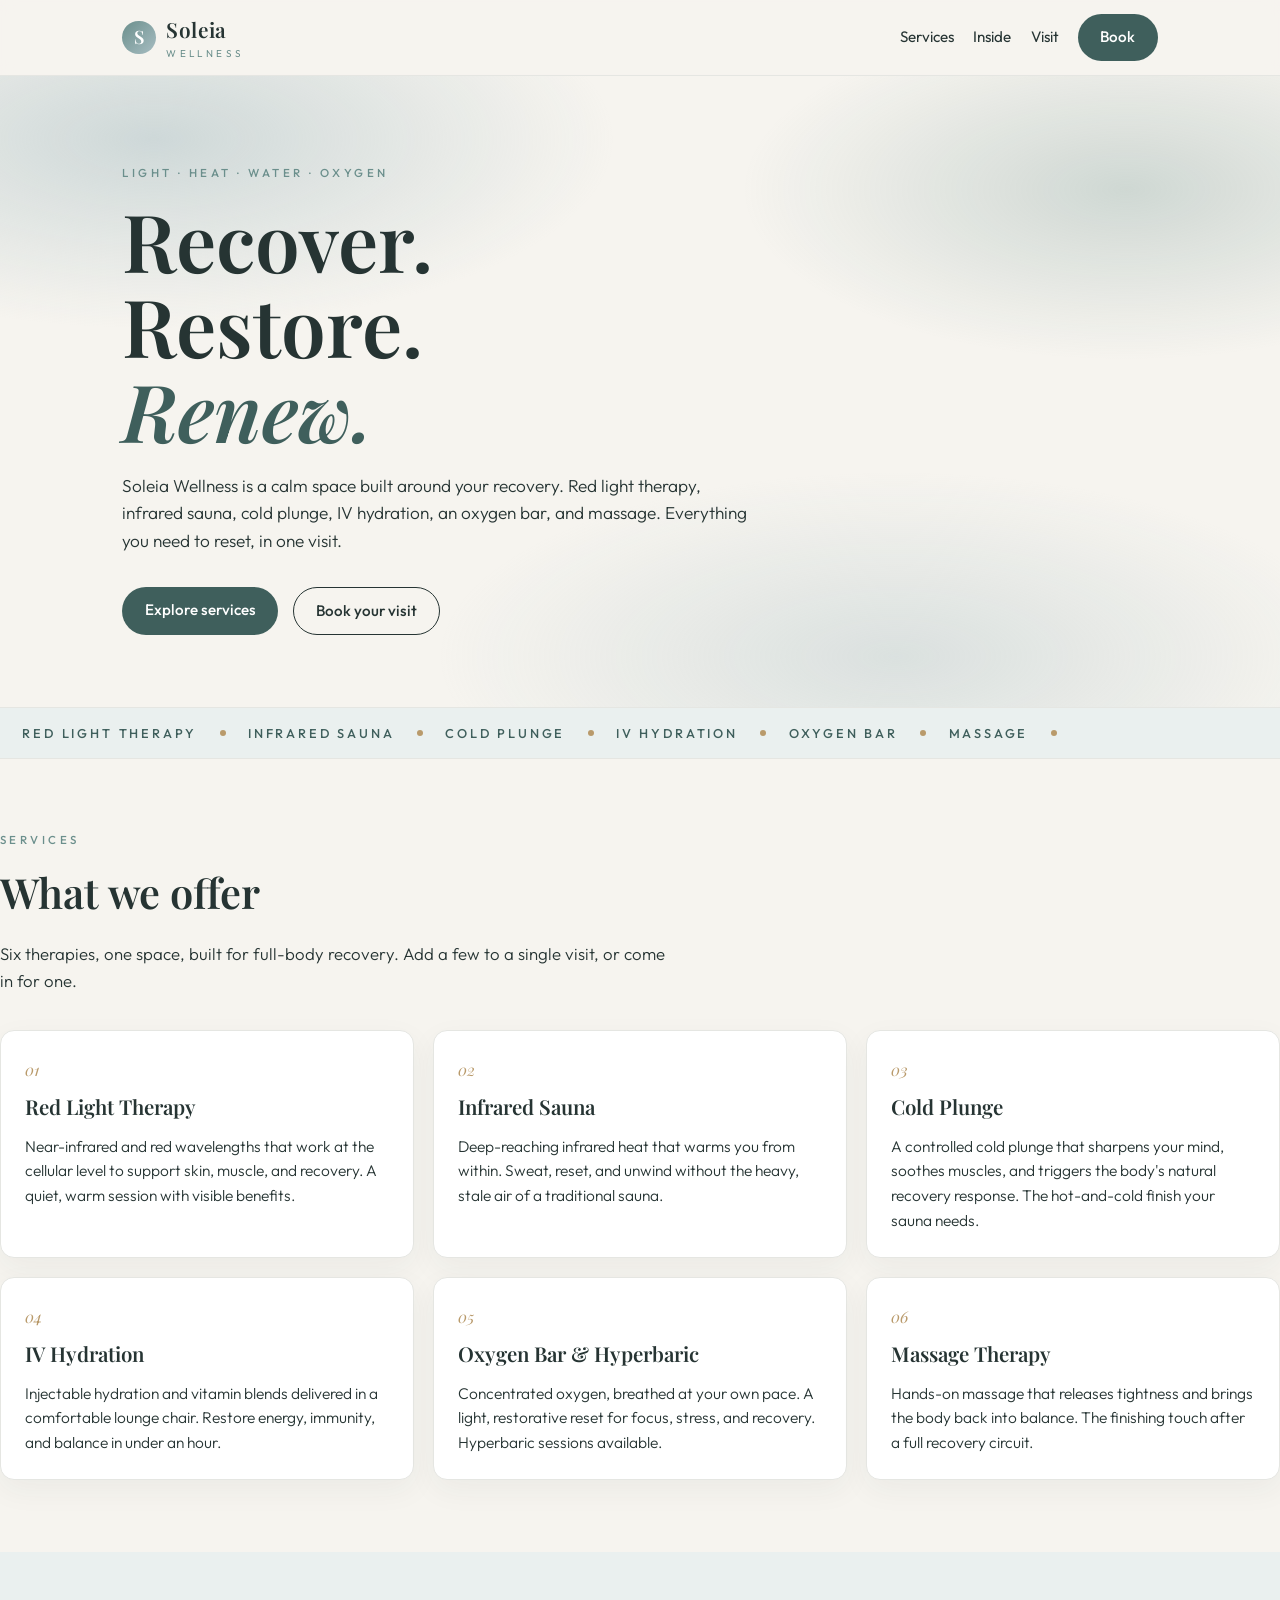
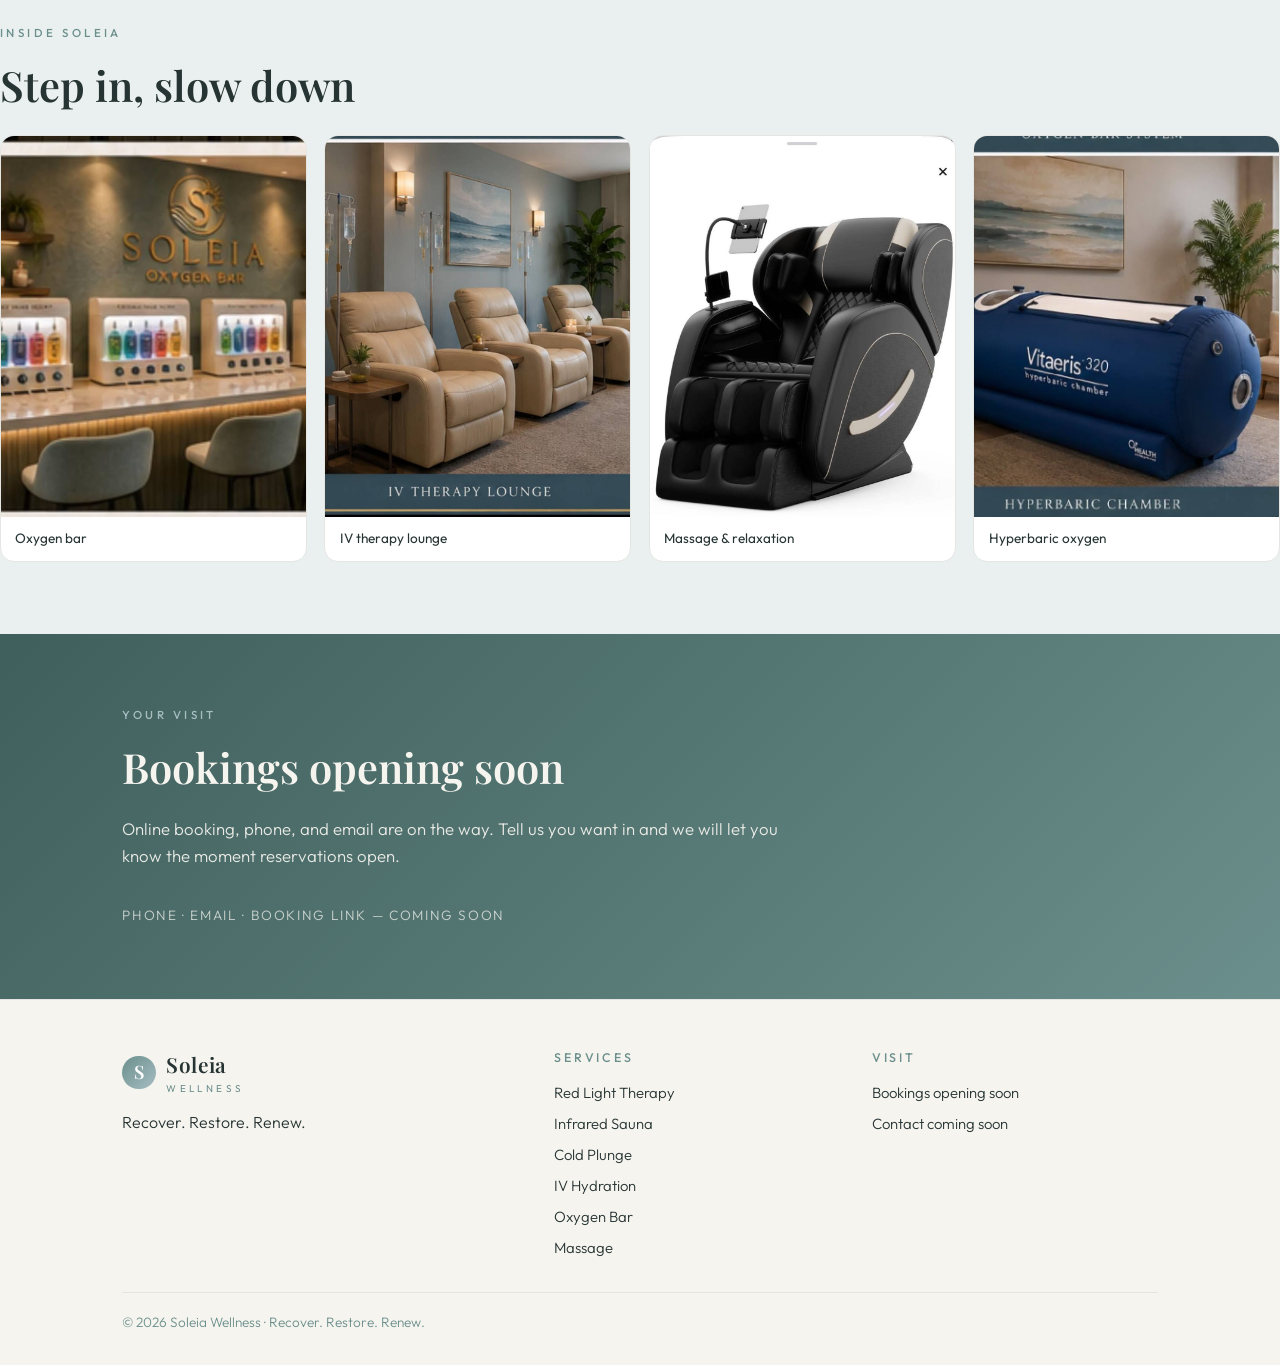
==== index.html @ a71f43c7 "Soleia Wellness: single-page recovery & wellness site (teal palette from client photos, 6 services, " ====
<!doctype html>
<html lang="en">
<head>
<meta charset="utf-8">
<meta name="viewport" content="width=device-width, initial-scale=1, viewport-fit=cover">
<title>Soleia Wellness | Recovery, Restoration &amp; Renewal</title>
<meta name="description" content="Soleia Wellness. Red light therapy, infrared sauna, cold plunge, IV hydration, oxygen bar and massage in a calm space built around your recovery.">
<meta property="og:type" content="website">
<meta property="og:url" content="https://ari-builds.github.io/soleia-wellness/">
<meta property="og:title" content="Soleia Wellness | Recovery, Restoration &amp; Renewal">
<meta property="og:description" content="Red light therapy, infrared sauna, cold plunge, IV hydration, oxygen bar and massage in a calm space built around your recovery.">
<meta property="og:image" content="https://ari-builds.github.io/soleia-wellness/assets/oxygen-bar.jpg">
<link rel="canonical" href="https://ari-builds.github.io/soleia-wellness/">
<link rel="icon" href='data:image/svg+xml,<svg xmlns="http://www.w3.org/2000/svg" viewBox="0 0 100 100"><text y=".9em" font-size="90">&#128142;</text></svg>'>
<script type="application/ld+json">{"@context":"https://schema.org","@type":"WellnessCenter","name":"Soleia Wellness","url":"https://ari-builds.github.io/soleia-wellness/","priceRange":"$$","slogan":"Recover. Restore. Renew."}</script>
<link rel="preconnect" href="https://fonts.googleapis.com">
<link rel="preconnect" href="https://fonts.gstatic.com" crossorigin>
<link href="https://fonts.googleapis.com/css2?family=Playfair+Display:wght@500;600;700&family=Outfit:wght@300;400;500;600&display=swap" rel="stylesheet">
<link rel="stylesheet" href="assets/site.css">
</head>
<body>

<div class="top">
  <div class="inner">
    <a class="brand" href="#top">
      <span class="mark">S</span>
      <span class="word">Soleia<small>Wellness</small></span>
    </a>
    <nav class="main">
      <a href="#services">Services</a>
      <a href="#inside">Inside</a>
      <a href="#visit">Visit</a>
      <a class="btn btn-cta" href="#visit">Book</a>
    </nav>
  </div>
</div>

<header class="hero" id="top">
  <div class="inner">
    <p class="kicker">Light &middot; Heat &middot; Water &middot; Oxygen</p>
    <h1>Recover.<br>Restore.<br><em>Renew.</em></h1>
    <p class="lead">Soleia Wellness is a calm space built around your recovery. Red light therapy, infrared sauna, cold plunge, IV hydration, an oxygen bar, and massage. Everything you need to reset, in one visit.</p>
    <div class="hero-cta">
      <a class="btn btn-cta" href="#services">Explore services</a>
      <a class="btn btn-ghost" href="#visit">Book your visit</a>
    </div>
  </div>
</header>

<section class="tapes">
  <div class="tape-row">
    <span>Red Light Therapy</span><i></i><span>Infrared Sauna</span><i></i><span>Cold Plunge</span><i></i><span>IV Hydration</span><i></i><span>Oxygen Bar</span><i></i><span>Massage</span><i></i>
  </div>
</section>

<section class="section-block" id="services">
  <div class="section">
    <p class="kicker">Services</p>
    <h2>What we offer</h2>
    <p class="lead">Six therapies, one space, built for full-body recovery. Add a few to a single visit, or come in for one.</p>
    <div class="grid">
      <div class="card">
        <span class="num">01</span>
        <h3>Red Light Therapy</h3>
        <p>Near-infrared and red wavelengths that work at the cellular level to support skin, muscle, and recovery. A quiet, warm session with visible benefits.</p>
      </div>
      <div class="card">
        <span class="num">02</span>
        <h3>Infrared Sauna</h3>
        <p>Deep-reaching infrared heat that warms you from within. Sweat, reset, and unwind without the heavy, stale air of a traditional sauna.</p>
      </div>
      <div class="card">
        <span class="num">03</span>
        <h3>Cold Plunge</h3>
        <p>A controlled cold plunge that sharpens your mind, soothes muscles, and triggers the body's natural recovery response. The hot-and-cold finish your sauna needs.</p>
      </div>
      <div class="card">
        <span class="num">04</span>
        <h3>IV Hydration</h3>
        <p>Injectable hydration and vitamin blends delivered in a comfortable lounge chair. Restore energy, immunity, and balance in under an hour.</p>
      </div>
      <div class="card">
        <span class="num">05</span>
        <h3>Oxygen Bar &amp; Hyperbaric</h3>
        <p>Concentrated oxygen, breathed at your own pace. A light, restorative reset for focus, stress, and recovery. Hyperbaric sessions available.</p>
      </div>
      <div class="card">
        <span class="num">06</span>
        <h3>Massage Therapy</h3>
        <p>Hands-on massage that releases tightness and brings the body back into balance. The finishing touch after a full recovery circuit.</p>
      </div>
    </div>
  </div>
</section>

<section class="section-block pale" id="inside">
  <div class="section">
    <p class="kicker">Inside Soleia</p>
    <h2>Step in, slow down</h2>
    <div class="gallery">
      <figure><img src="assets/oxygen-bar.jpg" alt="Soleia oxygen bar" loading="lazy"><figcaption>Oxygen bar</figcaption></figure>
      <figure><img src="assets/iv-lounge.jpg" alt="IV therapy lounge" loading="lazy"><figcaption>IV therapy lounge</figcaption></figure>
      <figure><img src="assets/massage-chair.jpg" alt="Zero-gravity massage chair" loading="lazy"><figcaption>Massage &amp; relaxation</figcaption></figure>
      <figure><img src="assets/oxygen-chamber.jpg" alt="Hyperbaric oxygen chamber" loading="lazy"><figcaption>Hyperbaric oxygen</figcaption></figure>
    </div>
  </div>
</section>

<section class="visit" id="visit">
  <div class="inner">
    <p class="kicker">Your visit</p>
    <h2>Bookings opening soon</h2>
    <p class="lead">Online booking, phone, and email are on the way. Tell us you want in and we will let you know the moment reservations open.</p>
    <p class="placeholder-note">Phone &middot; Email &middot; Booking link — coming soon</p>
  </div>
</section>

<footer>
  <div class="inner">
    <div class="foot-grid">
      <div>
        <span class="brand"><span class="mark">S</span><span class="word">Soleia<small>Wellness</small></span></span>
        <p>Recover. Restore. Renew.</p>
      </div>
      <div>
        <h4>Services</h4>
        <div class="links">
          <a href="#services">Red Light Therapy</a>
          <a href="#services">Infrared Sauna</a>
          <a href="#services">Cold Plunge</a>
          <a href="#services">IV Hydration</a>
          <a href="#services">Oxygen Bar</a>
          <a href="#services">Massage</a>
        </div>
      </div>
      <div>
        <h4>Visit</h4>
        <div class="links">
          <a href="#visit">Bookings opening soon</a>
          <a href="#visit">Contact coming soon</a>
        </div>
      </div>
    </div>
    <p class="copy">&copy; <span id="year"></span> Soleia Wellness &middot; Recover. Restore. Renew.</p>
  </div>
</footer>

<script>
document.getElementById('year').textContent = new Date().getFullYear();
</script>
</body>
</html>
---- assets/site.css ----
/* Soleia Wellness - Recovery, Restoration & Renewal
   Palette: muted teal, pale blue, off-white, light gray, weathered wood.
   Display: Playfair Display. Body: Outfit. */

:root {
  --bg: #f6f4ef;          /* warm off-white */
  --pale: #eaf0ef;        /* pale blue-gray */
  --blue: #a7bdc2;        /* pale blue */
  --teal: #6b8f8c;        /* muted teal */
  --teal-deep: #3f5f5c;   /* deep teal */
  --ink: #263433;         /* deep slate text */
  --gray: #e5e6e2;        /* light gray lines */
  --gold: #b99a6b;        /* brushed brass accent */
  --font-d: "Playfair Display", Georgia, serif;
  --font-b: "Outfit", system-ui, sans-serif;
  --rad: 14px;
}

* { margin: 0; padding: 0; box-sizing: border-box; }
html { scroll-behavior: smooth; }
body {
  font-family: var(--font-b);
  background: var(--bg);
  color: var(--ink);
  line-height: 1.6;
  font-weight: 300;
}
img { max-width: 100%; display: block; }
a { color: inherit; text-decoration: none; }

.inner { max-width: 1080px; margin: 0 auto; padding: 0 1.4rem; }

/* ---- brand ---- */
.brand { display: inline-flex; align-items: center; gap: .65rem; }
.mark {
  width: 2.1rem; height: 2.1rem; border-radius: 50%;
  background: linear-gradient(135deg, var(--teal), var(--blue));
  color: #fff; font-family: var(--font-d); font-weight: 600; font-size: 1.15rem;
  display: grid; place-items: center; line-height: 1;
}
.word { font-family: var(--font-d); font-weight: 600; font-size: 1.3rem; letter-spacing: .02em; }
.word small { display: block; font-family: var(--font-b); font-weight: 400; font-size: .62rem; letter-spacing: .34em; text-transform: uppercase; color: var(--teal); }

/* ---- top nav ---- */
.top { position: sticky; top: 0; z-index: 20; background: rgba(246,244,239,.92); backdrop-filter: blur(8px); border-bottom: 1px solid var(--gray); }
.top .inner { display: flex; align-items: center; justify-content: space-between; padding-top: .8rem; padding-bottom: .8rem; }
.main { display: flex; align-items: center; gap: 1.2rem; }
.main a:not(.btn) { font-weight: 400; font-size: .95rem; color: var(--ink); }
.main a:not(.btn):hover { color: var(--teal-deep); }

.btn { display: inline-block; padding: .7rem 1.4rem; border-radius: 999px; font-weight: 500; font-size: .95rem; transition: transform .15s ease, box-shadow .15s ease, background .15s ease; }
.btn:active { transform: scale(.97); }
.btn-cta { background: var(--teal-deep); color: #fff; }
.btn-cta:hover { background: var(--teal); transform: translateY(-1px); box-shadow: 0 8px 20px rgba(63,95,92,.25); }
.btn-ghost { border: 1px solid var(--ink); color: var(--ink); }
.btn-ghost:hover { background: var(--ink); color: var(--bg); }

/* ---- hero ---- */
.hero { padding: 5.5rem 0 4.5rem; position: relative; overflow: hidden; }
.hero::before {
  content: ""; position: absolute; inset: 0; z-index: -1;
  background:
    radial-gradient(60% 50% at 12% 10%, rgba(167,189,194,.5), transparent 60%),
    radial-gradient(50% 45% at 88% 18%, rgba(107,143,140,.28), transparent 60%),
    radial-gradient(55% 45% at 70% 92%, rgba(167,189,194,.35), transparent 65%),
    var(--bg);
}
.kicker { font-size: .72rem; letter-spacing: .3em; text-transform: uppercase; color: var(--teal); font-weight: 500; }
.hero h1 { font-family: var(--font-d); font-size: clamp(2.9rem, 8vw, 5rem); line-height: 1.06; margin: 1rem 0 1.2rem; font-weight: 600; }
.hero h1 em { font-style: italic; color: var(--teal-deep); }
.hero .lead { max-width: 40rem; font-size: 1.08rem; }
.hero-cta { display: flex; gap: .9rem; margin-top: 2rem; flex-wrap: wrap; }

/* ---- tape ---- */
.tapes { border-block: 1px solid var(--gray); background: var(--pale); overflow: hidden; }
.tape-row { display: flex; align-items: center; gap: 1.4rem; padding: .9rem 1.4rem; white-space: nowrap; overflow: hidden; font-size: .8rem; letter-spacing: .22em; text-transform: uppercase; color: var(--teal-deep); font-weight: 500; }
.tape-row i { width: 6px; height: 6px; border-radius: 50%; background: var(--gold); flex: none; }

/* ---- sections ---- */
.section-block { padding: 4.5rem 0; }
.section-block.pale { background: var(--pale); }
.section h2, .visit h2 { font-family: var(--font-d); font-size: clamp(1.9rem, 4.5vw, 2.6rem); margin: .6rem 0 1rem; font-weight: 600; }
.section .lead, .visit .lead { max-width: 42rem; font-size: 1.05rem; margin-bottom: 2.2rem; }

/* ---- service cards ---- */
.grid { display: grid; grid-template-columns: repeat(3, 1fr); gap: 1.2rem; }
.card { background: #fff; border: 1px solid var(--gray); border-radius: var(--rad); padding: 1.6rem 1.5rem 1.5rem; box-shadow: 0 10px 30px rgba(38,52,51,.05); transition: transform .18s ease, box-shadow .18s ease; }
.card:hover { transform: translateY(-4px); box-shadow: 0 18px 40px rgba(38,52,51,.1); }
.num { font-family: var(--font-d); font-style: italic; color: var(--gold); font-size: 1rem; }
.card h3 { font-family: var(--font-d); font-size: 1.28rem; font-weight: 600; margin: .5rem 0 .6rem; }
.card p { font-size: .97rem; }

/* ---- gallery ---- */
.gallery { display: grid; grid-template-columns: repeat(4, 1fr); gap: 1.1rem; }
.gallery figure { border-radius: var(--rad); overflow: hidden; background: #fff; border: 1px solid var(--gray); }
.gallery img { aspect-ratio: 4 / 5; object-fit: cover; width: 100%; transition: transform .3s ease; }
.gallery figure:hover img { transform: scale(1.04); }
.gallery figcaption { padding: .7rem .9rem; font-size: .85rem; font-weight: 400; color: var(--ink); }

/* ---- visit ---- */
.visit { background: linear-gradient(135deg, var(--teal-deep), var(--teal)); color: #f6f4ef; padding: 4.5rem 0; }
.visit .kicker { color: var(--blue); }
.visit .lead { color: rgba(246,244,239,.92); }
.placeholder-note { margin-top: 1.6rem; font-size: .85rem; letter-spacing: .12em; text-transform: uppercase; color: rgba(246,244,239,.75); }

/* ---- footer ---- */
footer { background: var(--bg); border-top: 1px solid var(--gray); padding: 3rem 0 2rem; }
.foot-grid { display: grid; grid-template-columns: 1.4fr 1fr 1fr; gap: 2rem; margin-bottom: 2rem; }
footer h4 { font-size: .78rem; letter-spacing: .22em; text-transform: uppercase; color: var(--teal); margin-bottom: .8rem; font-weight: 500; }
.links { display: grid; gap: .45rem; }
.links a { font-size: .93rem; color: var(--ink); }
.links a:hover { color: var(--teal-deep); }
footer .brand { margin-bottom: .8rem; }
.copy { font-size: .85rem; color: var(--teal); border-top: 1px solid var(--gray); padding-top: 1.2rem; }

@media (max-width: 820px) {
  .grid { grid-template-columns: repeat(2, 1fr); }
  .gallery { grid-template-columns: repeat(2, 1fr); }
  .foot-grid { grid-template-columns: 1fr; gap: 1.4rem; }
  .main a:not(.btn) { display: none; }
}
@media (max-width: 520px) {
  .grid { grid-template-columns: 1fr; }
  .hero { padding: 4rem 0 3.5rem; }
}
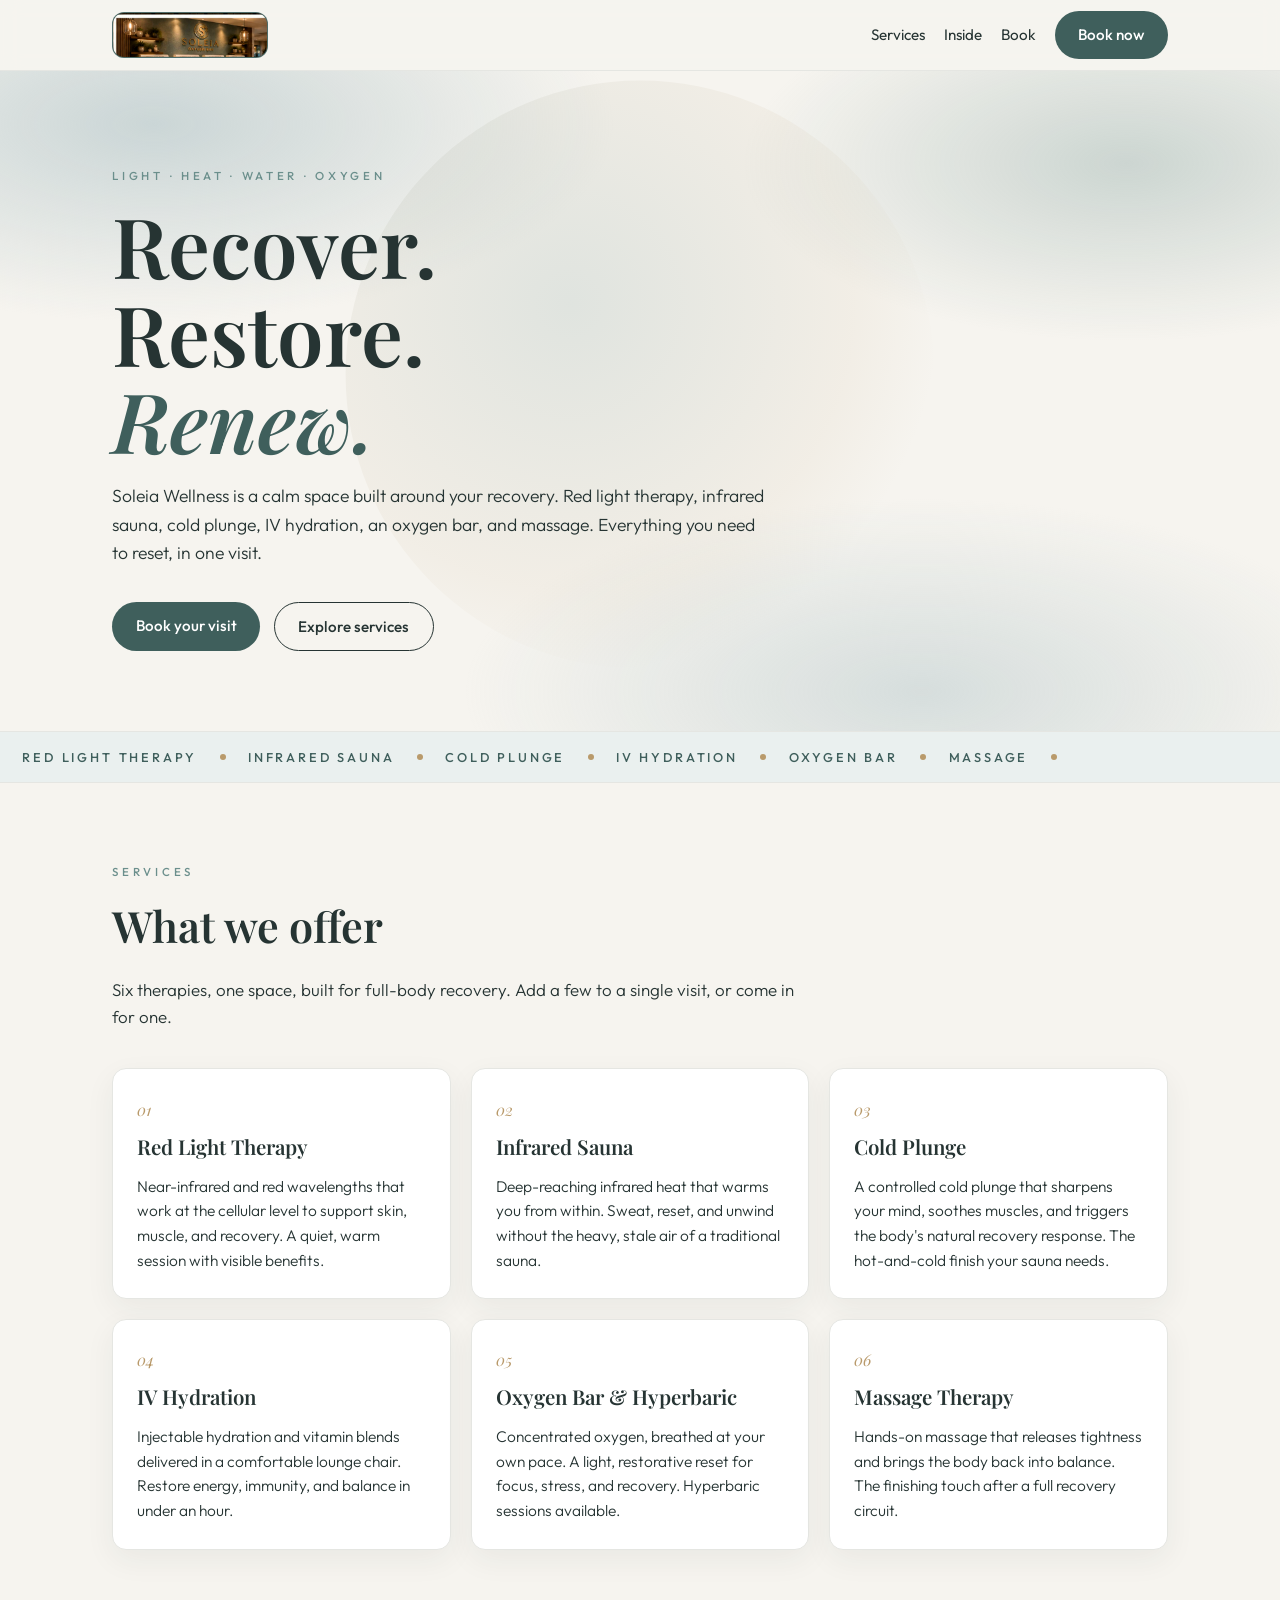
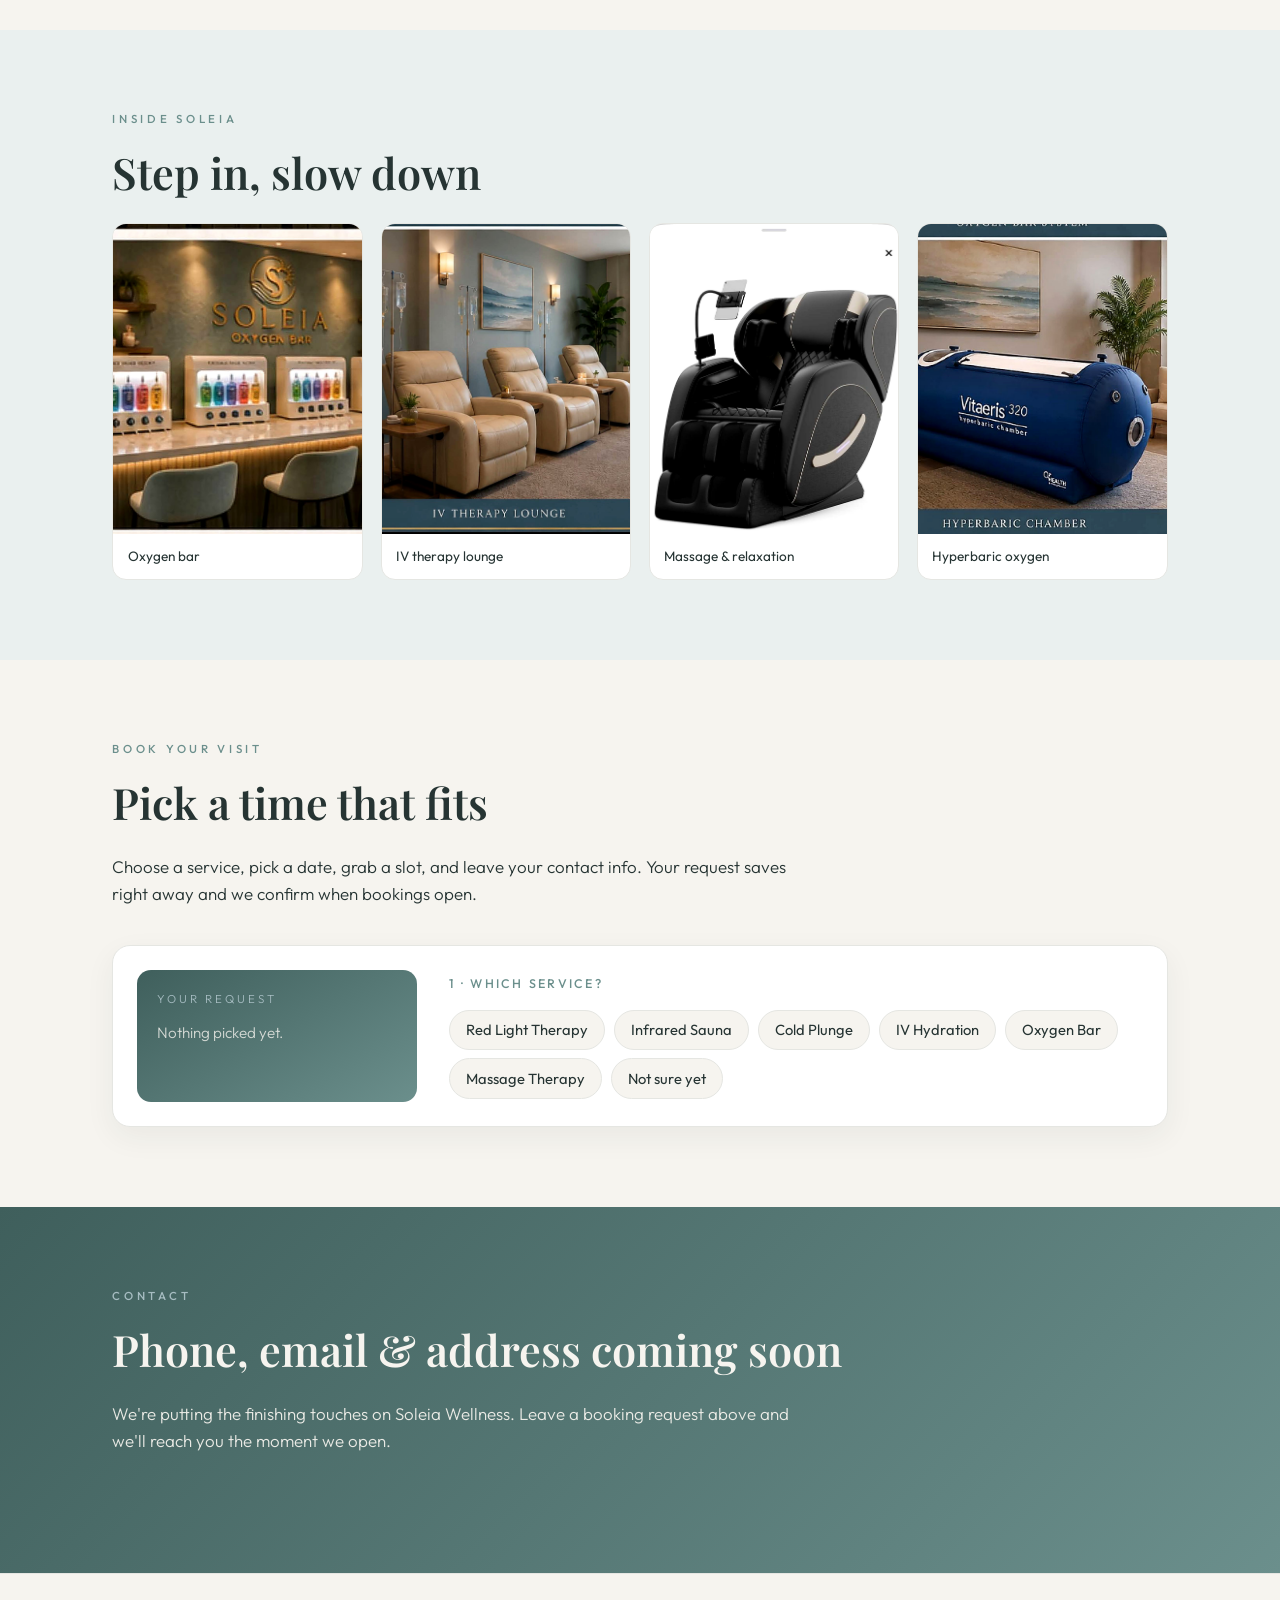
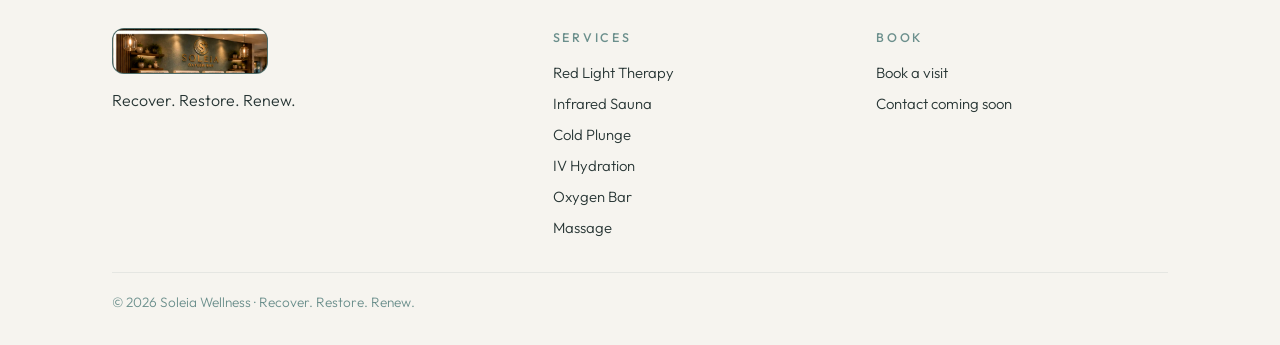
==== commit b2ab11f9: "Soleia: real logo extracted from photo + HD photos, interactive booking (service -> calendar -> slot" ====
--- a/index.html
+++ b/index.html
@@ -9,7 +9,7 @@
 <meta property="og:url" content="https://ari-builds.github.io/soleia-wellness/">
 <meta property="og:title" content="Soleia Wellness | Recovery, Restoration &amp; Renewal">
 <meta property="og:description" content="Red light therapy, infrared sauna, cold plunge, IV hydration, oxygen bar and massage in a calm space built around your recovery.">
-<meta property="og:image" content="https://ari-builds.github.io/soleia-wellness/assets/oxygen-bar.jpg">
+<meta property="og:image" content="https://ari-builds.github.io/soleia-wellness/assets/oxygen-bar-hd.jpg">
 <link rel="canonical" href="https://ari-builds.github.io/soleia-wellness/">
 <link rel="icon" href='data:image/svg+xml,<svg xmlns="http://www.w3.org/2000/svg" viewBox="0 0 100 100"><text y=".9em" font-size="90">&#128142;</text></svg>'>
 <script type="application/ld+json">{"@context":"https://schema.org","@type":"WellnessCenter","name":"Soleia Wellness","url":"https://ari-builds.github.io/soleia-wellness/","priceRange":"$$","slogan":"Recover. Restore. Renew."}</script>
@@ -20,29 +20,29 @@
 </head>
 <body>
 
-<div class="top">
+<div class="top" id="topbar">
   <div class="inner">
     <a class="brand" href="#top">
-      <span class="mark">S</span>
-      <span class="word">Soleia<small>Wellness</small></span>
+      <img class="logo-img" src="assets/logo-mark.png" alt="Soleia Wellness">
     </a>
     <nav class="main">
       <a href="#services">Services</a>
       <a href="#inside">Inside</a>
-      <a href="#visit">Visit</a>
-      <a class="btn btn-cta" href="#visit">Book</a>
+      <a href="#book">Book</a>
+      <a class="btn btn-cta" href="#book">Book now</a>
     </nav>
   </div>
 </div>
 
 <header class="hero" id="top">
+  <div class="hero-orb"></div>
   <div class="inner">
     <p class="kicker">Light &middot; Heat &middot; Water &middot; Oxygen</p>
     <h1>Recover.<br>Restore.<br><em>Renew.</em></h1>
     <p class="lead">Soleia Wellness is a calm space built around your recovery. Red light therapy, infrared sauna, cold plunge, IV hydration, an oxygen bar, and massage. Everything you need to reset, in one visit.</p>
     <div class="hero-cta">
-      <a class="btn btn-cta" href="#services">Explore services</a>
-      <a class="btn btn-ghost" href="#visit">Book your visit</a>
+      <a class="btn btn-cta" href="#book">Book your visit</a>
+      <a class="btn btn-ghost" href="#services">Explore services</a>
     </div>
   </div>
 </header>
@@ -59,32 +59,32 @@
     <h2>What we offer</h2>
     <p class="lead">Six therapies, one space, built for full-body recovery. Add a few to a single visit, or come in for one.</p>
     <div class="grid">
-      <div class="card">
+      <div class="card fade">
         <span class="num">01</span>
         <h3>Red Light Therapy</h3>
         <p>Near-infrared and red wavelengths that work at the cellular level to support skin, muscle, and recovery. A quiet, warm session with visible benefits.</p>
       </div>
-      <div class="card">
+      <div class="card fade">
         <span class="num">02</span>
         <h3>Infrared Sauna</h3>
         <p>Deep-reaching infrared heat that warms you from within. Sweat, reset, and unwind without the heavy, stale air of a traditional sauna.</p>
       </div>
-      <div class="card">
+      <div class="card fade">
         <span class="num">03</span>
         <h3>Cold Plunge</h3>
         <p>A controlled cold plunge that sharpens your mind, soothes muscles, and triggers the body's natural recovery response. The hot-and-cold finish your sauna needs.</p>
       </div>
-      <div class="card">
+      <div class="card fade">
         <span class="num">04</span>
         <h3>IV Hydration</h3>
         <p>Injectable hydration and vitamin blends delivered in a comfortable lounge chair. Restore energy, immunity, and balance in under an hour.</p>
       </div>
-      <div class="card">
+      <div class="card fade">
         <span class="num">05</span>
         <h3>Oxygen Bar &amp; Hyperbaric</h3>
         <p>Concentrated oxygen, breathed at your own pace. A light, restorative reset for focus, stress, and recovery. Hyperbaric sessions available.</p>
       </div>
-      <div class="card">
+      <div class="card fade">
         <span class="num">06</span>
         <h3>Massage Therapy</h3>
         <p>Hands-on massage that releases tightness and brings the body back into balance. The finishing touch after a full recovery circuit.</p>
@@ -98,20 +98,82 @@
     <p class="kicker">Inside Soleia</p>
     <h2>Step in, slow down</h2>
     <div class="gallery">
-      <figure><img src="assets/oxygen-bar.jpg" alt="Soleia oxygen bar" loading="lazy"><figcaption>Oxygen bar</figcaption></figure>
-      <figure><img src="assets/iv-lounge.jpg" alt="IV therapy lounge" loading="lazy"><figcaption>IV therapy lounge</figcaption></figure>
-      <figure><img src="assets/massage-chair.jpg" alt="Zero-gravity massage chair" loading="lazy"><figcaption>Massage &amp; relaxation</figcaption></figure>
-      <figure><img src="assets/oxygen-chamber.jpg" alt="Hyperbaric oxygen chamber" loading="lazy"><figcaption>Hyperbaric oxygen</figcaption></figure>
+      <figure class="fade"><img src="assets/oxygen-bar-hd.jpg" alt="Soleia oxygen bar" loading="lazy"><figcaption>Oxygen bar</figcaption></figure>
+      <figure class="fade"><img src="assets/iv-lounge-hd.jpg" alt="IV therapy lounge" loading="lazy"><figcaption>IV therapy lounge</figcaption></figure>
+      <figure class="fade"><img src="assets/massage-chair-hd.jpg" alt="Zero-gravity massage chair" loading="lazy"><figcaption>Massage &amp; relaxation</figcaption></figure>
+      <figure class="fade"><img src="assets/oxygen-chamber-hd.jpg" alt="Hyperbaric oxygen chamber" loading="lazy"><figcaption>Hyperbaric oxygen</figcaption></figure>
+    </div>
+  </div>
+</section>
+
+<!-- Interactive booking -->
+<section class="book" id="book">
+  <div class="section">
+    <p class="kicker">Book your visit</p>
+    <h2>Pick a time that fits</h2>
+    <p class="lead">Choose a service, pick a date, grab a slot, and leave your contact info. Your request saves right away and we confirm when bookings open.</p>
+
+    <div class="book-shell" id="bookShell">
+      <aside class="book-summary" id="bookSummary">
+        <p class="sum-label">Your request</p>
+        <div class="sum-empty" id="sumEmpty">Nothing picked yet.</div>
+        <div class="sum-filled" id="sumFilled" hidden>
+          <p class="sum-rows"><span>Service</span><strong id="sService">-</strong></p>
+          <p class="sum-rows"><span>Date</span><strong id="sDate">-</strong></p>
+          <p class="sum-rows"><span>Time</span><strong id="sTime">-</strong></p>
+          <p class="sum-rows"><span>Name</span><strong id="sName">-</strong></p>
+          <p class="sum-rows"><span>Phone</span><strong id="sPhone">-</strong></p>
+        </div>
+      </aside>
+
+      <div class="book-step" id="stepServices">
+        <p class="step-label">1 &middot; Which service?</p>
+        <div class="chips" id="chipsServices"></div>
+      </div>
+
+      <div class="book-step" id="stepCalendar" hidden>
+        <p class="step-label">2 &middot; Pick a date</p>
+        <div class="cal-head">
+          <button class="cal-nav" id="calPrev" aria-label="Previous month">&larr;</button>
+          <span class="cal-month" id="calMonth"></span>
+          <button class="cal-nav" id="calNext" aria-label="Next month">&rarr;</button>
+        </div>
+        <div class="cal-grid" id="calGrid"></div>
+        <div class="slot-head">
+          <p class="step-label">3 &middot; Pick a slot</p>
+          <span class="slot-note">Times are placeholders until schedules open</span>
+        </div>
+        <div class="slots" id="slots"></div>
+      </div>
+
+      <div class="book-step" id="stepDetails" hidden>
+        <p class="step-label">4 &middot; Almost there</p>
+        <form id="bookForm" class="book-form">
+          <label>Name <input id="fName" type="text" placeholder="Your first and last name" required></label>
+          <label>Phone <input id="fPhone" type="tel" placeholder="(555) 000-0000" required></label>
+          <label>Notes <small>(optional)</small> <textarea id="fNotes" rows="2" placeholder="Anything we should know?"></textarea></label>
+          <button class="btn btn-cta" type="submit">Request this time</button>
+        </form>
+      </div>
+
+      <div class="book-step" id="stepDone" hidden>
+        <div class="done-check">&#10003;</div>
+        <h3>Request saved</h3>
+        <p>We'll confirm your time as soon as bookings open. A copy is saved on this device, and you can add a placeholder to your own calendar below.</p>
+        <div class="done-actions">
+          <button class="btn btn-cta" id="dlIcs">Add to my calendar</button>
+          <button class="btn btn-ghost" id="bookAgain">Book another</button>
+        </div>
+      </div>
     </div>
   </div>
 </section>
 
 <section class="visit" id="visit">
   <div class="inner">
-    <p class="kicker">Your visit</p>
-    <h2>Bookings opening soon</h2>
-    <p class="lead">Online booking, phone, and email are on the way. Tell us you want in and we will let you know the moment reservations open.</p>
-    <p class="placeholder-note">Phone &middot; Email &middot; Booking link — coming soon</p>
+    <p class="kicker">Contact</p>
+    <h2>Phone, email &amp; address coming soon</h2>
+    <p class="lead">We're putting the finishing touches on Soleia Wellness. Leave a booking request above and we'll reach you the moment we open.</p>
   </div>
 </section>
 
@@ -119,7 +181,7 @@
   <div class="inner">
     <div class="foot-grid">
       <div>
-        <span class="brand"><span class="mark">S</span><span class="word">Soleia<small>Wellness</small></span></span>
+        <img class="logo-img" src="assets/logo-mark.png" alt="Soleia Wellness">
         <p>Recover. Restore. Renew.</p>
       </div>
       <div>
@@ -134,9 +196,9 @@
         </div>
       </div>
       <div>
-        <h4>Visit</h4>
+        <h4>Book</h4>
         <div class="links">
-          <a href="#visit">Bookings opening soon</a>
+          <a href="#book">Book a visit</a>
           <a href="#visit">Contact coming soon</a>
         </div>
       </div>
@@ -145,6 +207,8 @@
   </div>
 </footer>
 
+<div id="toast" hidden>Saved to this device</div>
+<script src="assets/book.js" defer></script>
 <script>
 document.getElementById('year').textContent = new Date().getFullYear();
 </script>
--- a/assets/site.css
+++ b/assets/site.css
@@ -1,19 +1,20 @@
 /* Soleia Wellness - Recovery, Restoration & Renewal
-   Palette: muted teal, pale blue, off-white, light gray, weathered wood.
-   Display: Playfair Display. Body: Outfit. */
+   Palette: muted teal, pale blue, off-white, light gray, weathered wood, brass. */
 
 :root {
-  --bg: #f6f4ef;          /* warm off-white */
-  --pale: #eaf0ef;        /* pale blue-gray */
-  --blue: #a7bdc2;        /* pale blue */
-  --teal: #6b8f8c;        /* muted teal */
-  --teal-deep: #3f5f5c;   /* deep teal */
-  --ink: #263433;         /* deep slate text */
-  --gray: #e5e6e2;        /* light gray lines */
-  --gold: #b99a6b;        /* brushed brass accent */
+  --bg: #f6f4ef;
+  --pale: #eaf0ef;
+  --blue: #a7bdc2;
+  --teal: #6b8f8c;
+  --teal-deep: #3f5f5c;
+  --ink: #263433;
+  --gray: #e5e6e2;
+  --gold: #b99a6b;
   --font-d: "Playfair Display", Georgia, serif;
   --font-b: "Outfit", system-ui, sans-serif;
   --rad: 14px;
+  --shadow: 0 10px 30px rgba(38, 52, 51, .06);
+  --shadow-hover: 0 18px 42px rgba(38, 52, 51, .12);
 }
 
 * { margin: 0; padding: 0; box-sizing: border-box; }
@@ -24,68 +25,120 @@
   color: var(--ink);
   line-height: 1.6;
   font-weight: 300;
+  overflow-x: hidden;
 }
 img { max-width: 100%; display: block; }
 a { color: inherit; text-decoration: none; }
-
-.inner { max-width: 1080px; margin: 0 auto; padding: 0 1.4rem; }
-
-/* ---- brand ---- */
-.brand { display: inline-flex; align-items: center; gap: .65rem; }
-.mark {
-  width: 2.1rem; height: 2.1rem; border-radius: 50%;
-  background: linear-gradient(135deg, var(--teal), var(--blue));
-  color: #fff; font-family: var(--font-d); font-weight: 600; font-size: 1.15rem;
-  display: grid; place-items: center; line-height: 1;
-}
-.word { font-family: var(--font-d); font-weight: 600; font-size: 1.3rem; letter-spacing: .02em; }
-.word small { display: block; font-family: var(--font-b); font-weight: 400; font-size: .62rem; letter-spacing: .34em; text-transform: uppercase; color: var(--teal); }
+button { font-family: inherit; cursor: pointer; }
+
+.inner { max-width: 1100px; margin: 0 auto; padding: 0 1.4rem; }
+.section { max-width: 1100px; margin: 0 auto; padding: 0 1.4rem; }
+
+/* ---- brand / logo ---- */
+.logo-img {
+  height: 46px;
+  width: auto;
+  border-radius: 12px;
+  background: var(--teal-deep);
+  border: 1px solid rgba(255, 255, 255, .08);
+}
+@media (max-width: 520px) { .logo-img { height: 38px; } }
 
 /* ---- top nav ---- */
-.top { position: sticky; top: 0; z-index: 20; background: rgba(246,244,239,.92); backdrop-filter: blur(8px); border-bottom: 1px solid var(--gray); }
-.top .inner { display: flex; align-items: center; justify-content: space-between; padding-top: .8rem; padding-bottom: .8rem; }
+.top {
+  position: sticky; top: 0; z-index: 30;
+  background: rgba(246, 244, 239, .9);
+  backdrop-filter: blur(10px);
+  -webkit-backdrop-filter: blur(10px);
+  border-bottom: 1px solid var(--gray);
+  transition: box-shadow .25s ease;
+}
+.top.scrolled { box-shadow: 0 8px 24px rgba(38, 52, 51, .08); }
+.top .inner {
+  display: flex; align-items: center; justify-content: space-between;
+  padding-top: .7rem; padding-bottom: .7rem;
+}
 .main { display: flex; align-items: center; gap: 1.2rem; }
-.main a:not(.btn) { font-weight: 400; font-size: .95rem; color: var(--ink); }
+.main a:not(.btn) { font-weight: 400; font-size: .95rem; }
 .main a:not(.btn):hover { color: var(--teal-deep); }
 
-.btn { display: inline-block; padding: .7rem 1.4rem; border-radius: 999px; font-weight: 500; font-size: .95rem; transition: transform .15s ease, box-shadow .15s ease, background .15s ease; }
-.btn:active { transform: scale(.97); }
+.btn {
+  display: inline-block; padding: .72rem 1.45rem; border-radius: 999px;
+  font-weight: 500; font-size: .95rem; border: none; background: none;
+  transition: transform .15s ease, box-shadow .15s ease, background .15s ease, color .15s ease;
+}
+.btn:active { transform: scale(.96); }
 .btn-cta { background: var(--teal-deep); color: #fff; }
-.btn-cta:hover { background: var(--teal); transform: translateY(-1px); box-shadow: 0 8px 20px rgba(63,95,92,.25); }
+.btn-cta:hover { background: var(--teal); transform: translateY(-1px); box-shadow: 0 8px 20px rgba(63, 95, 92, .28); }
 .btn-ghost { border: 1px solid var(--ink); color: var(--ink); }
 .btn-ghost:hover { background: var(--ink); color: var(--bg); }
 
 /* ---- hero ---- */
-.hero { padding: 5.5rem 0 4.5rem; position: relative; overflow: hidden; }
+.hero { padding: 6rem 0 5rem; position: relative; overflow: clip; }
 .hero::before {
-  content: ""; position: absolute; inset: 0; z-index: -1;
+  content: ""; position: absolute; inset: 0; z-index: -2;
   background:
-    radial-gradient(60% 50% at 12% 10%, rgba(167,189,194,.5), transparent 60%),
-    radial-gradient(50% 45% at 88% 18%, rgba(107,143,140,.28), transparent 60%),
-    radial-gradient(55% 45% at 70% 92%, rgba(167,189,194,.35), transparent 65%),
+    radial-gradient(60% 50% at 12% 8%, rgba(167, 189, 194, .55), transparent 60%),
+    radial-gradient(50% 45% at 88% 14%, rgba(107, 143, 140, .3), transparent 60%),
+    radial-gradient(55% 45% at 72% 94%, rgba(167, 189, 194, .4), transparent 65%),
     var(--bg);
 }
-.kicker { font-size: .72rem; letter-spacing: .3em; text-transform: uppercase; color: var(--teal); font-weight: 500; }
-.hero h1 { font-family: var(--font-d); font-size: clamp(2.9rem, 8vw, 5rem); line-height: 1.06; margin: 1rem 0 1.2rem; font-weight: 600; }
+.hero-orb {
+  position: absolute; z-index: -1; width: 46vw; height: 46vw;
+  left: 50%; top: 46%; transform: translate(-50%, -50%);
+  border-radius: 50%;
+  background: radial-gradient(circle at 38% 38%, rgba(107, 143, 140, .16), rgba(185, 154, 107, .07) 55%, transparent 72%);
+  animation: breathe 9s ease-in-out infinite;
+}
+@keyframes breathe {
+  0%, 100% { transform: translate(-50%, -50%) scale(1); opacity: .9; }
+  50% { transform: translate(-50%, -50%) scale(1.12); opacity: 1; }
+}
+.kicker {
+  font-size: .72rem; letter-spacing: .32em; text-transform: uppercase;
+  color: var(--teal); font-weight: 500;
+}
+.hero h1 {
+  font-family: var(--font-d); font-size: clamp(3rem, 8.5vw, 5.2rem);
+  line-height: 1.05; margin: 1rem 0 1.2rem; font-weight: 600;
+}
 .hero h1 em { font-style: italic; color: var(--teal-deep); }
-.hero .lead { max-width: 40rem; font-size: 1.08rem; }
-.hero-cta { display: flex; gap: .9rem; margin-top: 2rem; flex-wrap: wrap; }
+.hero .lead { max-width: 41rem; font-size: 1.1rem; }
+.hero-cta { display: flex; gap: .9rem; margin-top: 2.2rem; flex-wrap: wrap; }
 
 /* ---- tape ---- */
 .tapes { border-block: 1px solid var(--gray); background: var(--pale); overflow: hidden; }
-.tape-row { display: flex; align-items: center; gap: 1.4rem; padding: .9rem 1.4rem; white-space: nowrap; overflow: hidden; font-size: .8rem; letter-spacing: .22em; text-transform: uppercase; color: var(--teal-deep); font-weight: 500; }
+.tape-row {
+  display: flex; align-items: center; gap: 1.4rem; padding: .9rem 1.4rem;
+  white-space: nowrap; overflow: hidden; font-size: .8rem; letter-spacing: .22em;
+  text-transform: uppercase; color: var(--teal-deep); font-weight: 500;
+}
 .tape-row i { width: 6px; height: 6px; border-radius: 50%; background: var(--gold); flex: none; }
 
 /* ---- sections ---- */
-.section-block { padding: 4.5rem 0; }
+.section-block { padding: 5rem 0; }
 .section-block.pale { background: var(--pale); }
-.section h2, .visit h2 { font-family: var(--font-d); font-size: clamp(1.9rem, 4.5vw, 2.6rem); margin: .6rem 0 1rem; font-weight: 600; }
-.section .lead, .visit .lead { max-width: 42rem; font-size: 1.05rem; margin-bottom: 2.2rem; }
+.section h2, .book h2, .visit h2 {
+  font-family: var(--font-d); font-size: clamp(2rem, 4.5vw, 2.7rem);
+  margin: .6rem 0 1rem; font-weight: 600;
+}
+.section .lead, .book .lead, .visit .lead { max-width: 44rem; font-size: 1.06rem; margin-bottom: 2.4rem; }
 
 /* ---- service cards ---- */
 .grid { display: grid; grid-template-columns: repeat(3, 1fr); gap: 1.2rem; }
-.card { background: #fff; border: 1px solid var(--gray); border-radius: var(--rad); padding: 1.6rem 1.5rem 1.5rem; box-shadow: 0 10px 30px rgba(38,52,51,.05); transition: transform .18s ease, box-shadow .18s ease; }
-.card:hover { transform: translateY(-4px); box-shadow: 0 18px 40px rgba(38,52,51,.1); }
+.card {
+  background: #fff; border: 1px solid var(--gray); border-radius: var(--rad);
+  padding: 1.7rem 1.5rem 1.6rem; box-shadow: var(--shadow);
+  position: relative; overflow: hidden;
+  transition: transform .18s ease, box-shadow .18s ease;
+}
+.card::before {
+  content: ""; position: absolute; inset: 0 auto auto 0; width: 100%; height: 4px;
+  background: linear-gradient(90deg, var(--teal), var(--blue), var(--gold));
+  opacity: 0; transition: opacity .18s ease;
+}
+.card:hover { transform: translateY(-4px); box-shadow: var(--shadow-hover); }
+.card:hover::before { opacity: 1; }
 .num { font-family: var(--font-d); font-style: italic; color: var(--gold); font-size: 1rem; }
 .card h3 { font-family: var(--font-d); font-size: 1.28rem; font-weight: 600; margin: .5rem 0 .6rem; }
 .card p { font-size: .97rem; }
@@ -93,33 +146,131 @@
 /* ---- gallery ---- */
 .gallery { display: grid; grid-template-columns: repeat(4, 1fr); gap: 1.1rem; }
 .gallery figure { border-radius: var(--rad); overflow: hidden; background: #fff; border: 1px solid var(--gray); }
-.gallery img { aspect-ratio: 4 / 5; object-fit: cover; width: 100%; transition: transform .3s ease; }
-.gallery figure:hover img { transform: scale(1.04); }
-.gallery figcaption { padding: .7rem .9rem; font-size: .85rem; font-weight: 400; color: var(--ink); }
-
-/* ---- visit ---- */
-.visit { background: linear-gradient(135deg, var(--teal-deep), var(--teal)); color: #f6f4ef; padding: 4.5rem 0; }
+.gallery img { aspect-ratio: 4 / 5; object-fit: cover; width: 100%; transition: transform .35s ease; }
+.gallery figure:hover img { transform: scale(1.05); }
+.gallery figcaption { padding: .7rem .9rem; font-size: .85rem; font-weight: 400; }
+
+/* ---- book ---- */
+.book { padding: 5rem 0; }
+.book-shell {
+  display: grid; grid-template-columns: 280px 1fr; gap: 1.4rem;
+  background: #fff; border: 1px solid var(--gray); border-radius: 18px;
+  padding: 1.5rem; box-shadow: var(--shadow);
+}
+.book-summary {
+  background: linear-gradient(150deg, var(--teal-deep), var(--teal));
+  color: #f6f4ef; border-radius: var(--rad); padding: 1.2rem;
+}
+.sum-label { font-size: .72rem; letter-spacing: .26em; text-transform: uppercase; color: var(--blue); margin-bottom: .8rem; }
+.sum-empty { font-size: .95rem; color: rgba(246, 244, 239, .8); }
+.sum-rows { display: flex; justify-content: space-between; gap: .6rem; padding: .45rem 0; border-bottom: 1px solid rgba(246, 244, 239, .16); font-size: .88rem; }
+.sum-rows span { color: var(--blue); }
+.sum-rows strong { font-weight: 500; color: #fff; text-align: right; }
+.sum-filled p:last-child { border-bottom: none; }
+
+.book-step { padding: .2rem .6rem; }
+.step-label { font-size: .78rem; letter-spacing: .18em; text-transform: uppercase; color: var(--teal); font-weight: 500; margin-bottom: 1rem; }
+.chips { display: flex; flex-wrap: wrap; gap: .55rem; }
+.chip {
+  padding: .6rem 1rem; border-radius: 999px; border: 1px solid var(--gray);
+  background: var(--bg); color: var(--ink); font-size: .92rem; font-weight: 400;
+  transition: all .15s ease;
+}
+.chip:hover { border-color: var(--teal); color: var(--teal-deep); }
+.chip.on { background: var(--teal-deep); border-color: var(--teal-deep); color: #fff; }
+
+.cal-head { display: flex; align-items: center; justify-content: space-between; margin-bottom: .7rem; }
+.cal-month { font-family: var(--font-d); font-size: 1.2rem; font-weight: 600; }
+.cal-nav {
+  width: 2.2rem; height: 2.2rem; border-radius: 50%; border: 1px solid var(--gray);
+  background: var(--bg); color: var(--ink); font-size: 1rem; transition: all .15s ease;
+}
+.cal-nav:hover:not(:disabled) { background: var(--teal-deep); color: #fff; border-color: var(--teal-deep); }
+.cal-nav:disabled { opacity: .35; cursor: default; }
+.cal-grid { display: grid; grid-template-columns: repeat(7, 1fr); gap: .3rem; margin-bottom: 1.6rem; }
+.dow { font-size: .68rem; letter-spacing: .12em; text-transform: uppercase; color: var(--teal); text-align: center; padding: .3rem 0; }
+.day {
+  aspect-ratio: 1; border: none; border-radius: 10px; background: var(--bg);
+  font-size: .95rem; color: var(--ink); transition: all .15s ease;
+}
+.day:hover:not(.off) { background: var(--blue); color: #fff; }
+.day.on { background: var(--teal-deep); color: #fff; font-weight: 500; }
+.day.today:not(.on) { box-shadow: inset 0 0 0 1.5px var(--teal); color: var(--teal-deep); }
+.day.off { color: var(--gray); cursor: default; }
+
+.slot-head { display: flex; align-items: baseline; justify-content: space-between; gap: 1rem; flex-wrap: wrap; }
+.slot-note { font-size: .78rem; color: var(--teal); }
+.slots { display: grid; grid-template-columns: repeat(auto-fill, minmax(108px, 1fr)); gap: .5rem; }
+.slot {
+  padding: .6rem .4rem; border-radius: 10px; border: 1px solid var(--gray);
+  background: var(--bg); font-size: .9rem; transition: all .15s ease;
+}
+.slot:hover { border-color: var(--teal); color: var(--teal-deep); }
+.slot.on { background: var(--teal-deep); color: #fff; border-color: var(--teal-deep); font-weight: 500; }
+
+.book-form { display: grid; gap: 1rem; max-width: 26rem; }
+.book-form label { display: grid; gap: .3rem; font-size: .92rem; font-weight: 400; }
+.book-form small { color: var(--teal); font-size: .78rem; }
+.book-form input, .book-form textarea {
+  padding: .7rem .9rem; border-radius: 10px; border: 1px solid var(--gray);
+  background: var(--bg); font-family: inherit; font-size: .95rem; color: var(--ink);
+  transition: border-color .15s ease, box-shadow .15s ease;
+}
+.book-form input:focus, .book-form textarea:focus {
+  outline: none; border-color: var(--teal); box-shadow: 0 0 0 3px rgba(107, 143, 140, .15);
+}
+
+.done-check {
+  width: 3.2rem; height: 3.2rem; border-radius: 50%; display: grid; place-items: center;
+  background: linear-gradient(150deg, var(--teal), var(--blue)); color: #fff; font-size: 1.4rem;
+  margin-bottom: 1rem;
+}
+.done-check + h3 { font-family: var(--font-d); font-size: 1.5rem; margin-bottom: .4rem; }
+.book-step h3 + p { max-width: 30rem; margin-bottom: 1.4rem; }
+.done-actions { display: flex; gap: .8rem; flex-wrap: wrap; }
+
+/* ---- visit / contact ---- */
+.visit { background: linear-gradient(135deg, var(--teal-deep), var(--teal)); color: #f6f4ef; padding: 5rem 0; }
 .visit .kicker { color: var(--blue); }
-.visit .lead { color: rgba(246,244,239,.92); }
-.placeholder-note { margin-top: 1.6rem; font-size: .85rem; letter-spacing: .12em; text-transform: uppercase; color: rgba(246,244,239,.75); }
+.visit .lead { color: rgba(246, 244, 239, .92); }
 
 /* ---- footer ---- */
-footer { background: var(--bg); border-top: 1px solid var(--gray); padding: 3rem 0 2rem; }
-.foot-grid { display: grid; grid-template-columns: 1.4fr 1fr 1fr; gap: 2rem; margin-bottom: 2rem; }
+footer { background: var(--bg); border-top: 1px solid var(--gray); padding: 3.4rem 0 2rem; }
+.foot-grid { display: grid; grid-template-columns: 1.4fr 1fr 1fr; gap: 2rem; margin-bottom: 2rem; align-items: start; }
 footer h4 { font-size: .78rem; letter-spacing: .22em; text-transform: uppercase; color: var(--teal); margin-bottom: .8rem; font-weight: 500; }
 .links { display: grid; gap: .45rem; }
-.links a { font-size: .93rem; color: var(--ink); }
+.links a { font-size: .93rem; }
 .links a:hover { color: var(--teal-deep); }
-footer .brand { margin-bottom: .8rem; }
+footer .logo-img { margin-bottom: .9rem; }
 .copy { font-size: .85rem; color: var(--teal); border-top: 1px solid var(--gray); padding-top: 1.2rem; }
+
+/* ---- toast ---- */
+#toast {
+  position: fixed; left: 50%; bottom: 1.6rem; transform: translate(-50%, 120%);
+  background: var(--ink); color: var(--bg); padding: .7rem 1.3rem; border-radius: 999px;
+  font-size: .9rem; z-index: 60; box-shadow: 0 10px 30px rgba(0,0,0,.25);
+  transition: transform .3s ease; opacity: 0;
+}
+#toast.show { transform: translate(-50%, 0); opacity: 1; }
+
+/* ---- scroll reveal ---- */
+.fade { opacity: 0; transform: translateY(14px); transition: opacity .6s ease, transform .6s ease; }
+.fade.in { opacity: 1; transform: none; }
+@media (prefers-reduced-motion: reduce) {
+  .fade { opacity: 1; transform: none; transition: none; }
+  .hero-orb { animation: none; }
+}
 
 @media (max-width: 820px) {
   .grid { grid-template-columns: repeat(2, 1fr); }
   .gallery { grid-template-columns: repeat(2, 1fr); }
+  .book-shell { grid-template-columns: 1fr; }
+  .book-summary { order: 2; }
   .foot-grid { grid-template-columns: 1fr; gap: 1.4rem; }
   .main a:not(.btn) { display: none; }
 }
 @media (max-width: 520px) {
   .grid { grid-template-columns: 1fr; }
-  .hero { padding: 4rem 0 3.5rem; }
+  .hero { padding: 4.5rem 0 3.6rem; }
+  .hero-orb { width: 90vw; height: 90vw; }
 }
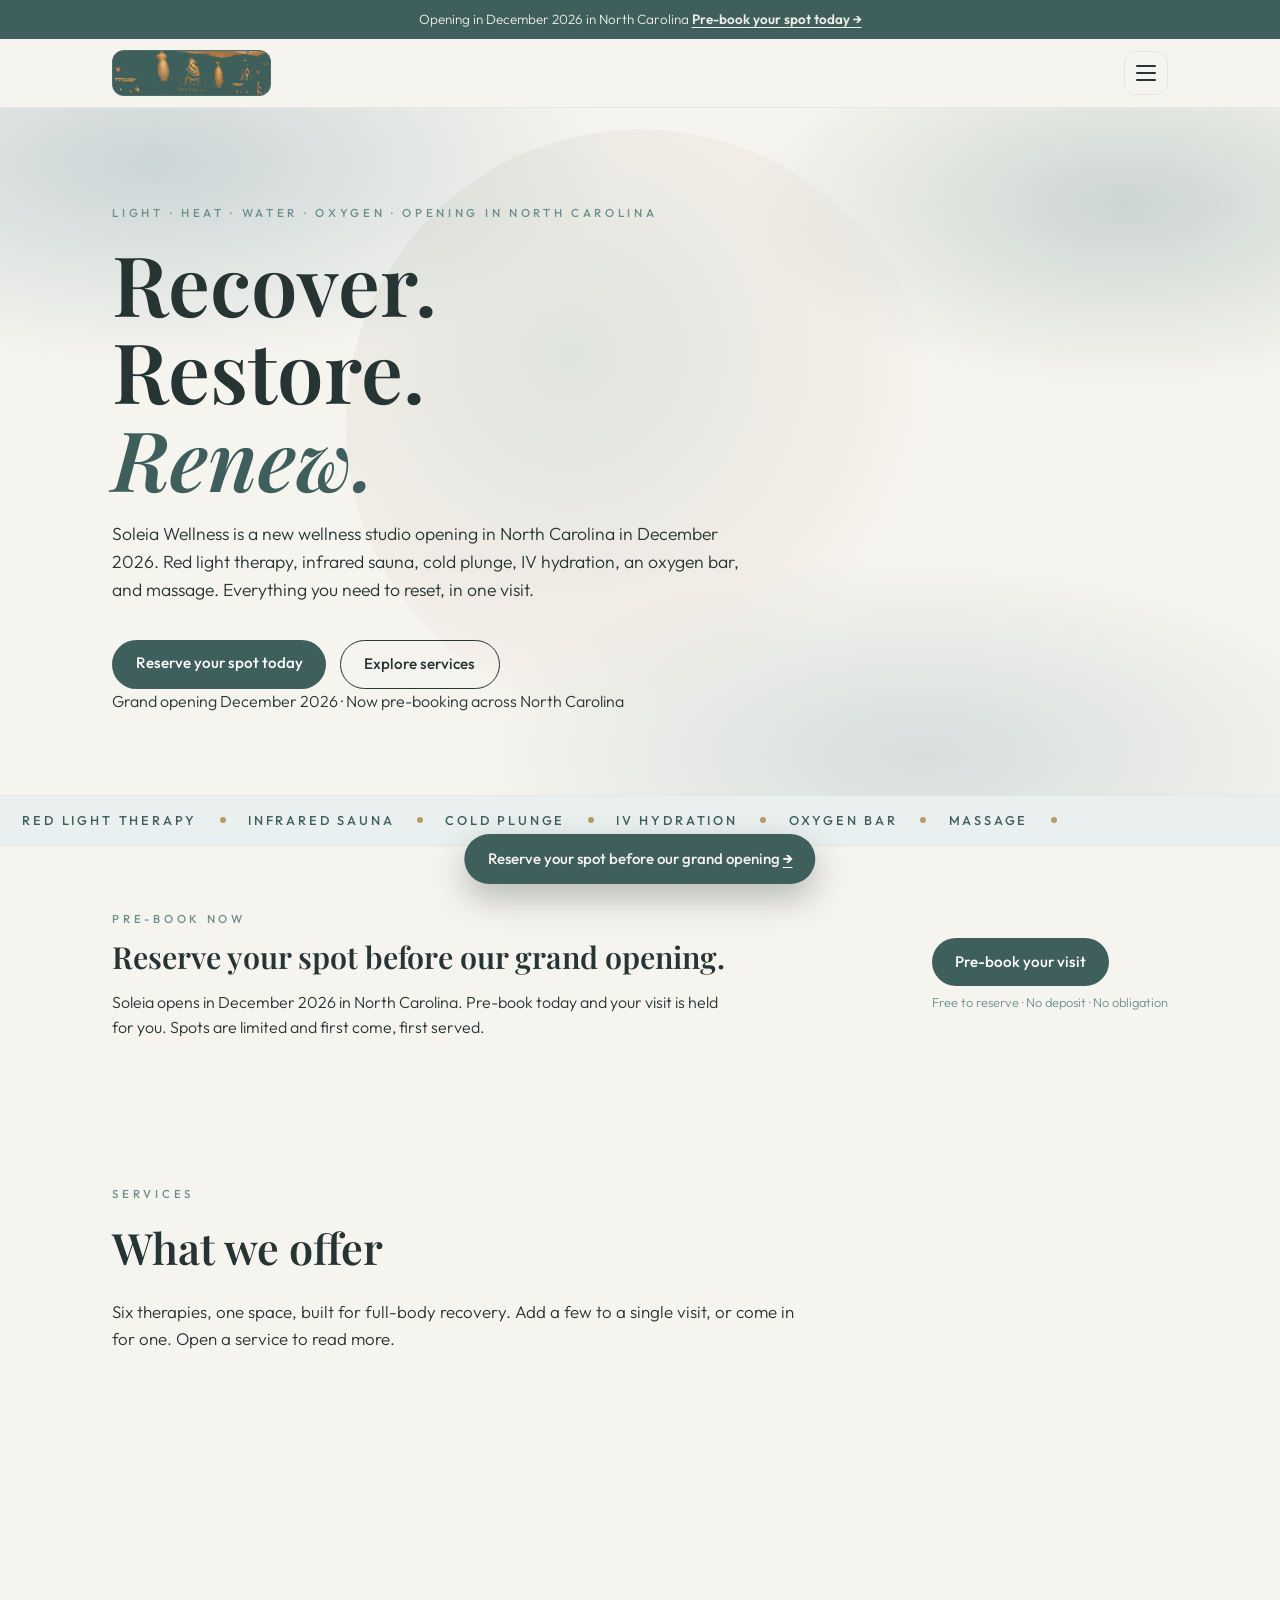
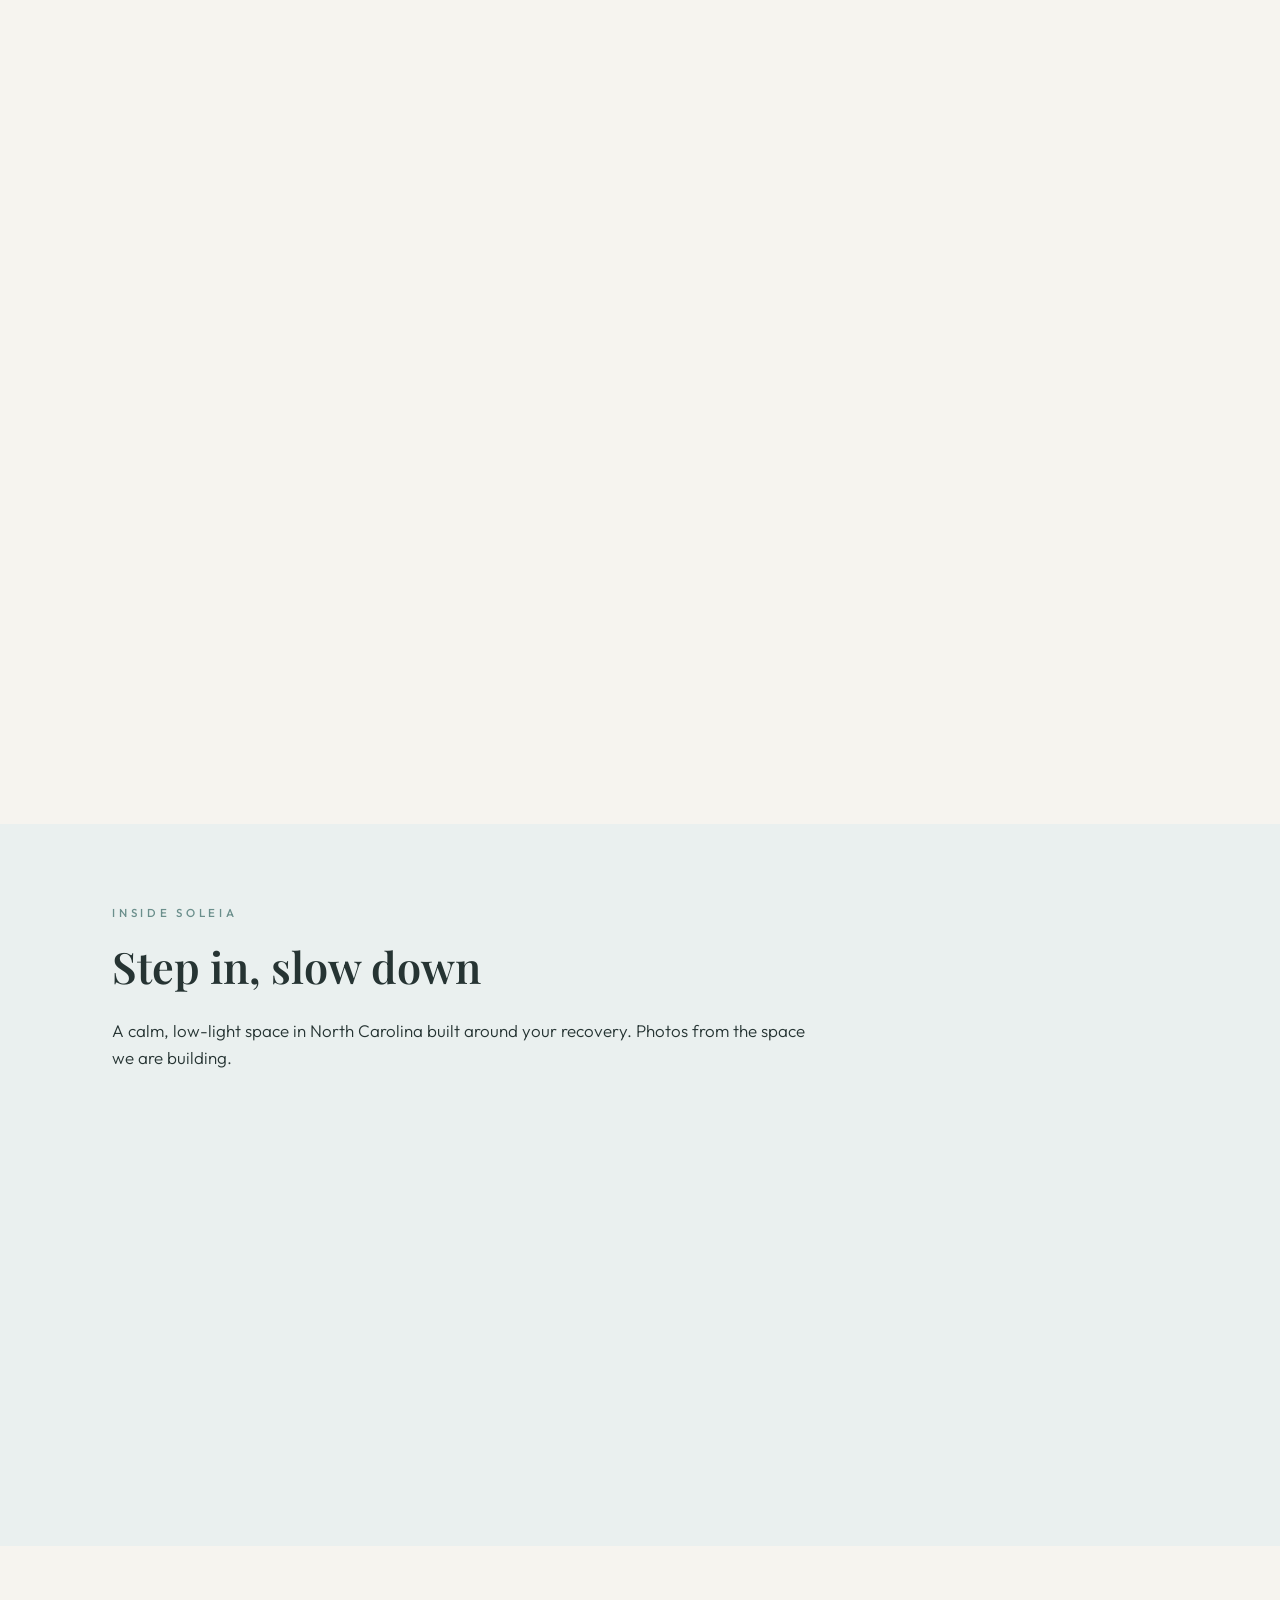
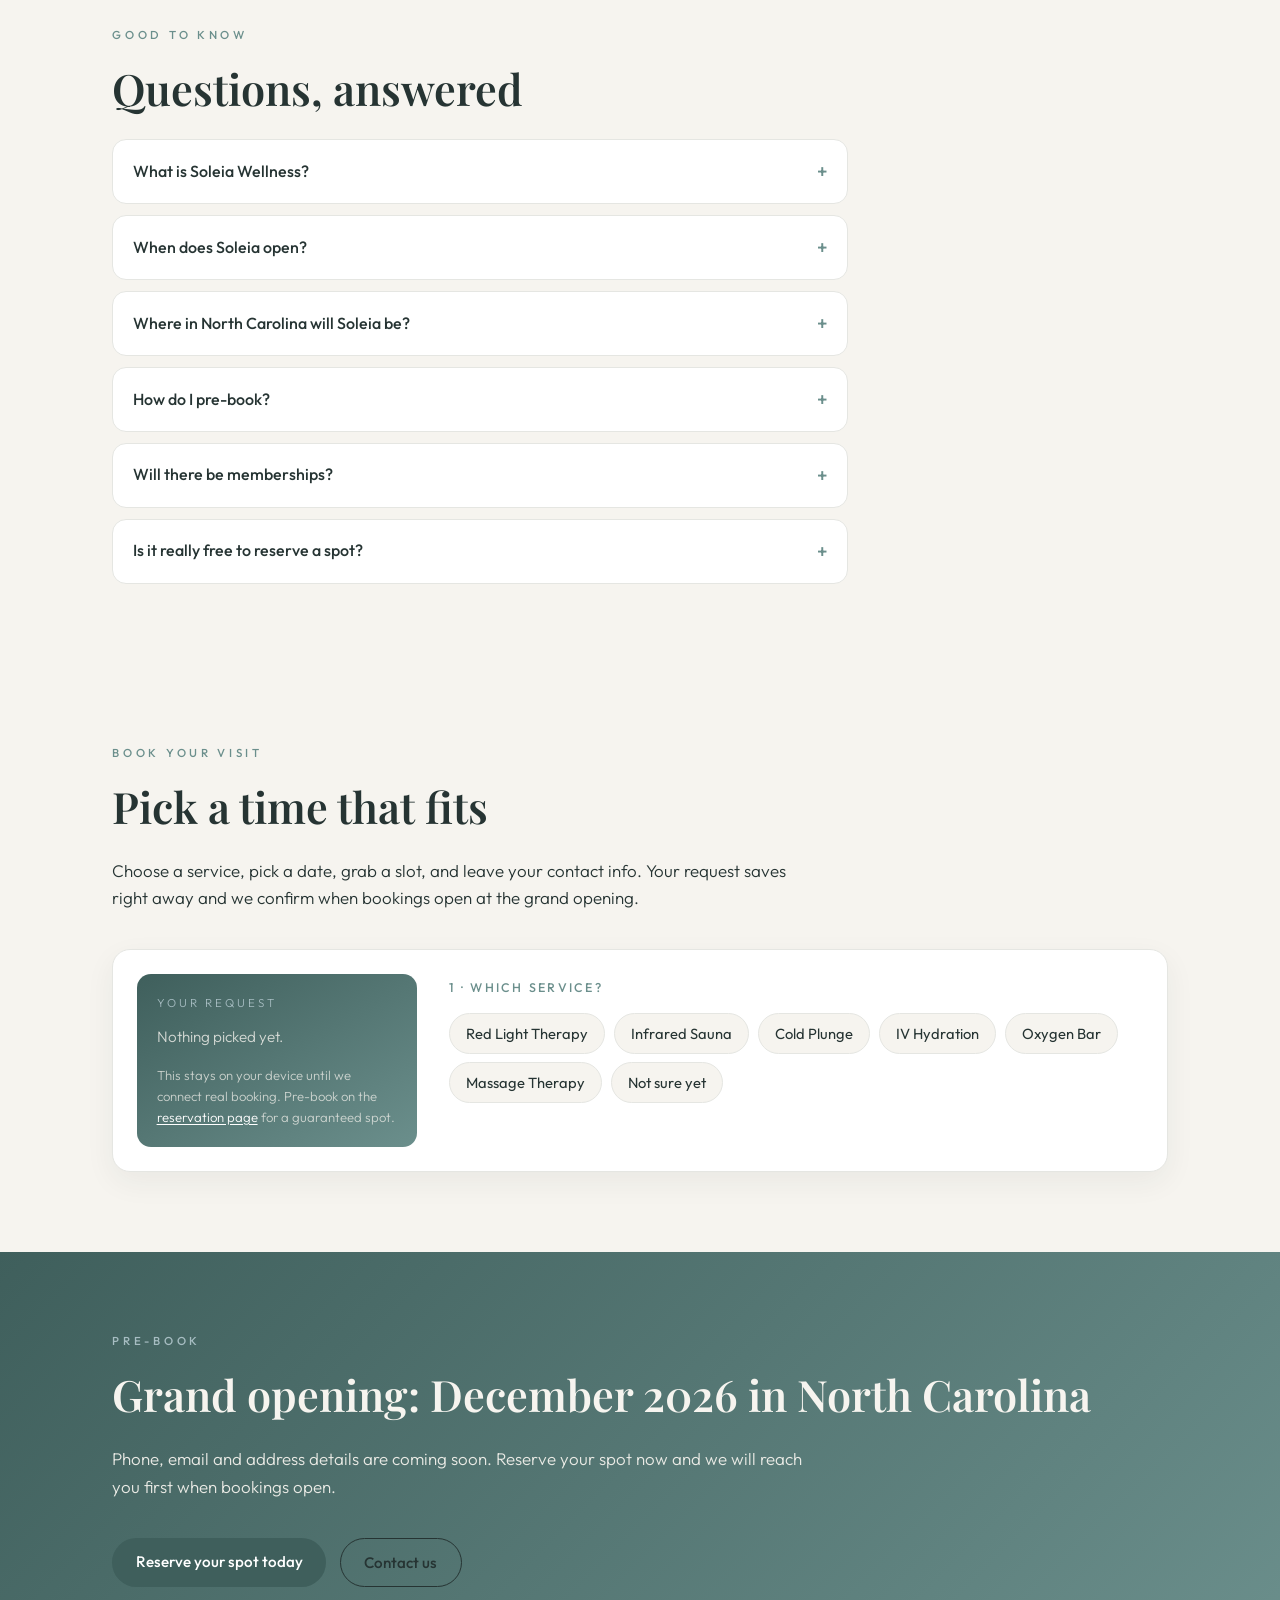
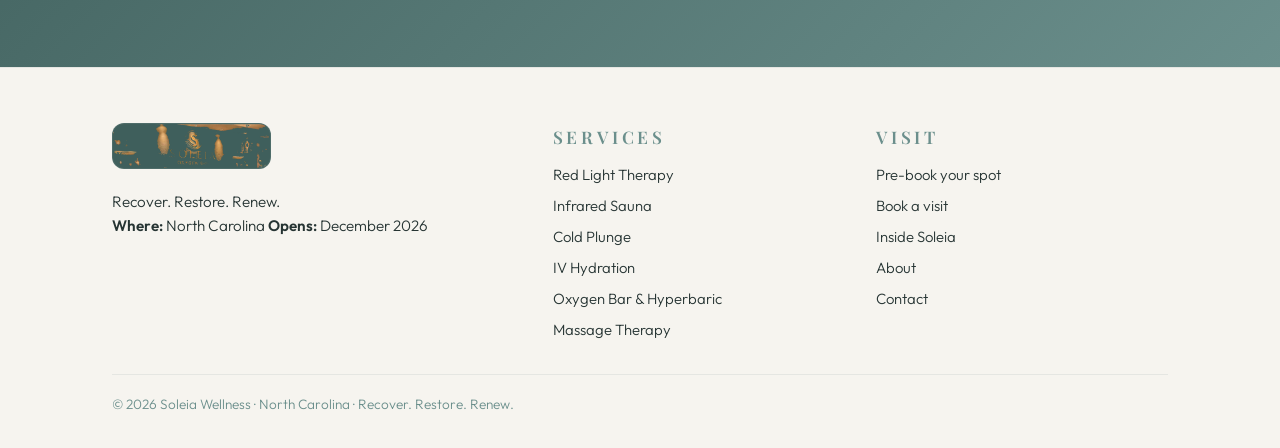
==== commit 2589bb15: "Soleia Wellness: complete the site - pre-book, about, contact pages, page CSS, robots+sitemap, and a" ====
--- a/index.html
+++ b/index.html
@@ -3,47 +3,92 @@
 <head>
 <meta charset="utf-8">
 <meta name="viewport" content="width=device-width, initial-scale=1, viewport-fit=cover">
-<title>Soleia Wellness | Recovery, Restoration &amp; Renewal</title>
-<meta name="description" content="Soleia Wellness. Red light therapy, infrared sauna, cold plunge, IV hydration, oxygen bar and massage in a calm space built around your recovery.">
+<title>Soleia Wellness | Recovery & Wellness Center in North Carolina</title>
+<meta name="description" content="Soleia Wellness is a wellness studio opening December 2026 in North Carolina. Red light therapy, infrared sauna, cold plunge, IV hydration, oxygen bar and massage. Reserve your spot before our grand opening.">
+<meta name="keywords" content="Soleia Wellness, wellness center North Carolina, red light therapy North Carolina, infrared sauna NC, cold plunge NC, IV hydration NC, oxygen bar, massage near me, grand opening">
 <meta property="og:type" content="website">
 <meta property="og:url" content="https://ari-builds.github.io/soleia-wellness/">
-<meta property="og:title" content="Soleia Wellness | Recovery, Restoration &amp; Renewal">
-<meta property="og:description" content="Red light therapy, infrared sauna, cold plunge, IV hydration, oxygen bar and massage in a calm space built around your recovery.">
+<meta property="og:title" content="Soleia Wellness | Recovery & Wellness Center in North Carolina">
+<meta property="og:description" content="Red light therapy, infrared sauna, cold plunge, IV hydration, oxygen bar and massage. Opening December 2026 in North Carolina. Pre-book your spot.">
 <meta property="og:image" content="https://ari-builds.github.io/soleia-wellness/assets/oxygen-bar-hd.jpg">
+<meta property="og:locale" content="en_US">
+<meta name="twitter:card" content="summary_large_image">
+<meta name="twitter:title" content="Soleia Wellness | Recovery & Wellness Center in North Carolina">
+<meta name="twitter:description" content="Opening December 2026 in North Carolina. Red light, sauna, cold plunge, IV, oxygen, massage. Pre-book before the grand opening.">
+<meta name="twitter:image" content="https://ari-builds.github.io/soleia-wellness/assets/oxygen-bar-hd.jpg">
 <link rel="canonical" href="https://ari-builds.github.io/soleia-wellness/">
 <link rel="icon" href='data:image/svg+xml,<svg xmlns="http://www.w3.org/2000/svg" viewBox="0 0 100 100"><text y=".9em" font-size="90">&#128142;</text></svg>'>
-<script type="application/ld+json">{"@context":"https://schema.org","@type":"WellnessCenter","name":"Soleia Wellness","url":"https://ari-builds.github.io/soleia-wellness/","priceRange":"$$","slogan":"Recover. Restore. Renew."}</script>
+<script type="application/ld+json">
+{
+  "@context": "https://schema.org",
+  "@graph": [
+    {
+      "@type": "WellnessCenter",
+      "@id": "https://ari-builds.github.io/soleia-wellness/#business",
+      "name": "Soleia Wellness",
+      "url": "https://ari-builds.github.io/soleia-wellness/",
+      "description": "A wellness studio in North Carolina offering red light therapy, infrared sauna, cold plunge, IV hydration, an oxygen bar and massage therapy.",
+      "slogan": "Recover. Restore. Renew.",
+      "priceRange": "$$",
+      "areaServed": { "@type": "State", "name": "North Carolina" },
+      "address": { "@type": "PostalAddress", "addressRegion": "NC", "addressCountry": "US" },
+      "openingDate": "2026-12-01",
+      "hasOfferCatalog": {
+        "@type": "OfferCatalog",
+        "name": "Soleia Wellness services",
+        "itemListElement": [
+          { "@type": "Offer", "itemOffered": { "@type": "Service", "name": "Red Light Therapy" } },
+          { "@type": "Offer", "itemOffered": { "@type": "Service", "name": "Infrared Sauna" } },
+          { "@type": "Offer", "itemOffered": { "@type": "Service", "name": "Cold Plunge" } },
+          { "@type": "Offer", "itemOffered": { "@type": "Service", "name": "IV Hydration" } },
+          { "@type": "Offer", "itemOffered": { "@type": "Service", "name": "Oxygen Bar & Hyperbaric" } },
+          { "@type": "Offer", "itemOffered": { "@type": "Service", "name": "Massage Therapy" } }
+        ]
+      }
+    },
+    {
+      "@type": "WebSite",
+      "@id": "https://ari-builds.github.io/soleia-wellness/#website",
+      "url": "https://ari-builds.github.io/soleia-wellness/",
+      "name": "Soleia Wellness",
+      "publisher": { "@id": "https://ari-builds.github.io/soleia-wellness/#business" }
+    },
+    {
+      "@type": "FAQPage",
+      "@id": "https://ari-builds.github.io/soleia-wellness/#faq",
+      "mainEntity": [
+        { "@type": "Question", "name": "What is Soleia Wellness?", "acceptedAnswer": { "@type": "Answer", "text": "Soleia Wellness is a wellness studio opening in North Carolina in December 2026. It offers red light therapy, infrared sauna, cold plunge, IV hydration, an oxygen bar and massage therapy in one calm space." } },
+        { "@type": "Question", "name": "When does Soleia Wellness open?", "acceptedAnswer": { "@type": "Answer", "text": "Soleia Wellness opens in December 2026 in North Carolina. Pre-booking is open now before the grand opening." } },
+        { "@type": "Question", "name": "Where in North Carolina will Soleia be?", "acceptedAnswer": { "@type": "Answer", "text": "Soleia Wellness will serve the state of North Carolina. The exact town is announced at the grand opening in December 2026." } },
+        { "@type": "Question", "name": "What services does Soleia Wellness offer?", "acceptedAnswer": { "@type": "Answer", "text": "Red light therapy, infrared sauna, cold plunge, IV hydration, an oxygen bar with hyperbaric sessions, and massage therapy." } },
+        { "@type": "Question", "name": "How do I pre-book before the grand opening?", "acceptedAnswer": { "@type": "Answer", "text": "Use the pre-booking form to reserve your spot. Leave your name and phone number, pick the services you want, and we will confirm your visit when bookings open." } },
+        { "@type": "Question", "name": "Does Soleia Wellness offer memberships?", "acceptedAnswer": { "@type": "Answer", "text": "Memberships are planned for after the grand opening. Pre-booked guests will hear about early membership first." } },
+        { "@type": "Question", "name": "Can I book a visit to Soleia now?", "acceptedAnswer": { "@type": "Answer", "text": "The full booking calendar opens at the grand opening. You can reserve your spot now, and your dedicated visit time is confirmed once bookings open." } }
+      ]
+    }
+  ]
+}
+</script>
 <link rel="preconnect" href="https://fonts.googleapis.com">
 <link rel="preconnect" href="https://fonts.gstatic.com" crossorigin>
 <link href="https://fonts.googleapis.com/css2?family=Playfair+Display:wght@500;600;700&family=Outfit:wght@300;400;500;600&display=swap" rel="stylesheet">
 <link rel="stylesheet" href="assets/site.css">
 </head>
-<body>
-
-<div class="top" id="topbar">
-  <div class="inner">
-    <a class="brand" href="#top">
-      <img class="logo-img" src="assets/logo-mark.png" alt="Soleia Wellness">
-    </a>
-    <nav class="main">
-      <a href="#services">Services</a>
-      <a href="#inside">Inside</a>
-      <a href="#book">Book</a>
-      <a class="btn btn-cta" href="#book">Book now</a>
-    </nav>
-  </div>
-</div>
+<body data-page="index">
+
+<div id="site-head"></div>
 
 <header class="hero" id="top">
   <div class="hero-orb"></div>
   <div class="inner">
-    <p class="kicker">Light &middot; Heat &middot; Water &middot; Oxygen</p>
+    <p class="kicker">Light &middot; Heat &middot; Water &middot; Oxygen &middot; Opening in North Carolina</p>
     <h1>Recover.<br>Restore.<br><em>Renew.</em></h1>
-    <p class="lead">Soleia Wellness is a calm space built around your recovery. Red light therapy, infrared sauna, cold plunge, IV hydration, an oxygen bar, and massage. Everything you need to reset, in one visit.</p>
+    <p class="lead">Soleia Wellness is a new wellness studio opening in North Carolina in December 2026. Red light therapy, infrared sauna, cold plunge, IV hydration, an oxygen bar, and massage. Everything you need to reset, in one visit.</p>
     <div class="hero-cta">
-      <a class="btn btn-cta" href="#book">Book your visit</a>
+      <a class="btn btn-cta" href="pre-book.html">Reserve your spot today</a>
       <a class="btn btn-ghost" href="#services">Explore services</a>
     </div>
+    <p class="hero-note">Grand opening December 2026 &middot; Now pre-booking across North Carolina</p>
   </div>
 </header>
 
@@ -53,42 +98,70 @@
   </div>
 </section>
 
+<section class="prebook" id="prebook">
+  <div class="inner">
+    <div class="prebook-card">
+      <div>
+        <p class="kicker">Pre-book now</p>
+        <h2>Reserve your spot before our grand opening.</h2>
+        <p class="lead">Soleia opens in December 2026 in North Carolina. Pre-book today and your visit is held for you. Spots are limited and first come, first served.</p>
+      </div>
+      <div class="prebook-cta">
+        <a class="btn btn-cta" href="pre-book.html">Pre-book your visit</a>
+        <span class="prebook-note">Free to reserve &middot; No deposit &middot; No obligation</span>
+      </div>
+    </div>
+  </div>
+</section>
+
 <section class="section-block" id="services">
   <div class="section">
     <p class="kicker">Services</p>
     <h2>What we offer</h2>
-    <p class="lead">Six therapies, one space, built for full-body recovery. Add a few to a single visit, or come in for one.</p>
+    <p class="lead">Six therapies, one space, built for full-body recovery. Add a few to a single visit, or come in for one. Open a service to read more.</p>
     <div class="grid">
-      <div class="card fade">
-        <span class="num">01</span>
+      <a class="card fade" href="red-light-therapy.html">
+        <figure class="card-img ph ph-1"><span class="num-in">01</span></figure>
+        <span class="num">01 &middot; Red Light</span>
         <h3>Red Light Therapy</h3>
-        <p>Near-infrared and red wavelengths that work at the cellular level to support skin, muscle, and recovery. A quiet, warm session with visible benefits.</p>
-      </div>
-      <div class="card fade">
-        <span class="num">02</span>
+        <p>Near-infrared and red wavelengths that work at the cellular level to support recovery. A quiet, warm session with visible benefits.</p>
+        <span class="more">Learn more &rarr;</span>
+      </a>
+      <a class="card fade" href="infrared-sauna.html">
+        <figure class="card-img ph ph-2"><span class="num-in">02</span></figure>
+        <span class="num">02 &middot; Heat</span>
         <h3>Infrared Sauna</h3>
         <p>Deep-reaching infrared heat that warms you from within. Sweat, reset, and unwind without the heavy, stale air of a traditional sauna.</p>
-      </div>
-      <div class="card fade">
-        <span class="num">03</span>
+        <span class="more">Learn more &rarr;</span>
+      </a>
+      <a class="card fade" href="cold-plunge.html">
+        <figure class="card-img ph ph-3"><span class="num-in">03</span></figure>
+        <span class="num">03 &middot; Water</span>
         <h3>Cold Plunge</h3>
-        <p>A controlled cold plunge that sharpens your mind, soothes muscles, and triggers the body's natural recovery response. The hot-and-cold finish your sauna needs.</p>
-      </div>
-      <div class="card fade">
-        <span class="num">04</span>
+        <p>A controlled cold plunge that sharpens your mind, soothes muscles, and triggers your body's natural recovery response. The finish your sauna needs.</p>
+        <span class="more">Learn more &rarr;</span>
+      </a>
+      <a class="card fade" href="iv-hydration.html">
+        <figure class="card-img"><img src="assets/iv-lounge-hd.jpg" alt="IV hydration lounge at Soleia Wellness" loading="lazy"></figure>
+        <span class="num">04 &middot; Restore</span>
         <h3>IV Hydration</h3>
-        <p>Injectable hydration and vitamin blends delivered in a comfortable lounge chair. Restore energy, immunity, and balance in under an hour.</p>
-      </div>
-      <div class="card fade">
-        <span class="num">05</span>
+        <p>Injectable hydration and vitamin blends delivered in a comfortable lounge. Restore energy, immunity, and balance in under an hour.</p>
+        <span class="more">Learn more &rarr;</span>
+      </a>
+      <a class="card fade" href="oxygen-bar.html">
+        <figure class="card-img"><img src="assets/oxygen-bar-hd.jpg" alt="Oxygen bar at Soleia Wellness" loading="lazy"></figure>
+        <span class="num">05 &middot; Oxygen</span>
         <h3>Oxygen Bar &amp; Hyperbaric</h3>
         <p>Concentrated oxygen, breathed at your own pace. A light, restorative reset for focus, stress, and recovery. Hyperbaric sessions available.</p>
-      </div>
-      <div class="card fade">
-        <span class="num">06</span>
+        <span class="more">Learn more &rarr;</span>
+      </a>
+      <a class="card fade" href="massage.html">
+        <figure class="card-img"><img src="assets/massage-chair-hd.jpg" alt="Zero-gravity massage chair at Soleia Wellness" loading="lazy"></figure>
+        <span class="num">06 &middot; Balance</span>
         <h3>Massage Therapy</h3>
         <p>Hands-on massage that releases tightness and brings the body back into balance. The finishing touch after a full recovery circuit.</p>
-      </div>
+        <span class="more">Learn more &rarr;</span>
+      </a>
     </div>
   </div>
 </section>
@@ -97,11 +170,45 @@
   <div class="section">
     <p class="kicker">Inside Soleia</p>
     <h2>Step in, slow down</h2>
+    <p class="lead">A calm, low-light space in North Carolina built around your recovery. Photos from the space we are building.</p>
     <div class="gallery">
-      <figure class="fade"><img src="assets/oxygen-bar-hd.jpg" alt="Soleia oxygen bar" loading="lazy"><figcaption>Oxygen bar</figcaption></figure>
-      <figure class="fade"><img src="assets/iv-lounge-hd.jpg" alt="IV therapy lounge" loading="lazy"><figcaption>IV therapy lounge</figcaption></figure>
-      <figure class="fade"><img src="assets/massage-chair-hd.jpg" alt="Zero-gravity massage chair" loading="lazy"><figcaption>Massage &amp; relaxation</figcaption></figure>
-      <figure class="fade"><img src="assets/oxygen-chamber-hd.jpg" alt="Hyperbaric oxygen chamber" loading="lazy"><figcaption>Hyperbaric oxygen</figcaption></figure>
+      <figure class="fade"><img src="assets/oxygen-bar-hd.jpg" alt="Oxygen bar at Soleia Wellness" loading="lazy"><figcaption>Oxygen bar</figcaption></figure>
+      <figure class="fade"><img src="assets/iv-lounge-hd.jpg" alt="IV therapy lounge at Soleia Wellness" loading="lazy"><figcaption>IV therapy lounge</figcaption></figure>
+      <figure class="fade"><img src="assets/massage-chair-hd.jpg" alt="Zero-gravity massage chair at Soleia Wellness" loading="lazy"><figcaption>Massage &amp; relaxation</figcaption></figure>
+      <figure class="fade"><img src="assets/oxygen-chamber-hd.jpg" alt="Hyperbaric oxygen chamber at Soleia Wellness" loading="lazy"><figcaption>Hyperbaric oxygen</figcaption></figure>
+    </div>
+  </div>
+</section>
+
+<section class="section-block" id="faq">
+  <div class="section">
+    <p class="kicker">Good to know</p>
+    <h2>Questions, answered</h2>
+    <div class="faq">
+      <details>
+        <summary>What is Soleia Wellness?</summary>
+        <p>A wellness studio opening in North Carolina in December 2026. Red light therapy, infrared sauna, cold plunge, IV hydration, an oxygen bar, and massage in one calm space.</p>
+      </details>
+      <details>
+        <summary>When does Soleia open?</summary>
+        <p>December 2026. Pre-booking is open now, before the grand opening.</p>
+      </details>
+      <details>
+        <summary>Where in North Carolina will Soleia be?</summary>
+        <p>We will serve the state of North Carolina. The exact town is announced at the grand opening.</p>
+      </details>
+      <details>
+        <summary>How do I pre-book?</summary>
+        <p><a href="pre-book.html">Use the pre-booking form</a>. Leave your name, phone number, and the services you want. We confirm your visit when bookings open.</p>
+      </details>
+      <details>
+        <summary>Will there be memberships?</summary>
+        <p>Yes, after the grand opening. Pre-booked guests hear about early membership first.</p>
+      </details>
+      <details>
+        <summary>Is it really free to reserve a spot?</summary>
+        <p>Yes. Reserving is free, with no deposit and no obligation.</p>
+      </details>
     </div>
   </div>
 </section>
@@ -111,7 +218,7 @@
   <div class="section">
     <p class="kicker">Book your visit</p>
     <h2>Pick a time that fits</h2>
-    <p class="lead">Choose a service, pick a date, grab a slot, and leave your contact info. Your request saves right away and we confirm when bookings open.</p>
+    <p class="lead">Choose a service, pick a date, grab a slot, and leave your contact info. Your request saves right away and we confirm when bookings open at the grand opening.</p>
 
     <div class="book-shell" id="bookShell">
       <aside class="book-summary" id="bookSummary">
@@ -124,6 +231,7 @@
           <p class="sum-rows"><span>Name</span><strong id="sName">-</strong></p>
           <p class="sum-rows"><span>Phone</span><strong id="sPhone">-</strong></p>
         </div>
+        <p class="sum-hint">This stays on your device until we connect real booking. Pre-book on the <a href="pre-book.html">reservation page</a> for a guaranteed spot.</p>
       </aside>
 
       <div class="book-step" id="stepServices">
@@ -171,46 +279,20 @@
 
 <section class="visit" id="visit">
   <div class="inner">
-    <p class="kicker">Contact</p>
-    <h2>Phone, email &amp; address coming soon</h2>
-    <p class="lead">We're putting the finishing touches on Soleia Wellness. Leave a booking request above and we'll reach you the moment we open.</p>
-  </div>
-</section>
-
-<footer>
-  <div class="inner">
-    <div class="foot-grid">
-      <div>
-        <img class="logo-img" src="assets/logo-mark.png" alt="Soleia Wellness">
-        <p>Recover. Restore. Renew.</p>
-      </div>
-      <div>
-        <h4>Services</h4>
-        <div class="links">
-          <a href="#services">Red Light Therapy</a>
-          <a href="#services">Infrared Sauna</a>
-          <a href="#services">Cold Plunge</a>
-          <a href="#services">IV Hydration</a>
-          <a href="#services">Oxygen Bar</a>
-          <a href="#services">Massage</a>
-        </div>
-      </div>
-      <div>
-        <h4>Book</h4>
-        <div class="links">
-          <a href="#book">Book a visit</a>
-          <a href="#visit">Contact coming soon</a>
-        </div>
-      </div>
-    </div>
-    <p class="copy">&copy; <span id="year"></span> Soleia Wellness &middot; Recover. Restore. Renew.</p>
-  </div>
-</footer>
-
+    <p class="kicker">Pre-book</p>
+    <h2>Grand opening: December 2026 in North Carolina</h2>
+    <p class="lead">Phone, email and address details are coming soon. Reserve your spot now and we will reach you first when bookings open.</p>
+    <div class="hero-cta">
+      <a class="btn btn-cta" href="pre-book.html">Reserve your spot today</a>
+      <a class="btn btn-ghost" href="contact.html">Contact us</a>
+    </div>
+  </div>
+</section>
+
+<div id="site-foot"></div>
+<div id="site-cta"></div>
 <div id="toast" hidden>Saved to this device</div>
 <script src="assets/book.js" defer></script>
-<script>
-document.getElementById('year').textContent = new Date().getFullYear();
-</script>
+<script src="assets/common.js" defer></script>
 </body>
 </html>
--- a/assets/site.css
+++ b/assets/site.css
@@ -273,4 +273,176 @@
   .grid { grid-template-columns: 1fr; }
   .hero { padding: 4.5rem 0 3.6rem; }
   .hero-orb { width: 90vw; height: 90vw; }
+}
+
+/* ======================= inner pages & injected shell ======================= */
+
+/* ---- announce bar ---- */
+.announce { background: var(--teal-deep); color: rgba(246, 244, 239, .96); font-size: .84rem; text-align: center; }
+.announce .inner { padding-top: .55rem; padding-bottom: .55rem; }
+.announce b { font-weight: 600; text-decoration: underline; text-underline-offset: 3px; }
+
+/* ---- burger ---- */
+.burger {
+  width: 44px; height: 44px; border: 1px solid var(--gray); border-radius: 12px;
+  background: var(--bg); display: flex; flex-direction: column; align-items: center;
+  justify-content: center; gap: 5px;
+}
+.burger span { display: block; width: 20px; height: 2px; background: var(--ink); border-radius: 2px; }
+
+/* ---- full-screen menu ---- */
+.menu {
+  position: fixed; inset: 0; z-index: 50; background: linear-gradient(160deg, #33514e, var(--teal-deep));
+  color: #f6f4ef; overflow-y: auto; transform: translateY(-8px); opacity: 0; pointer-events: none;
+  transition: opacity .3s ease, transform .3s ease;
+}
+.menu.open { opacity: 1; transform: none; pointer-events: auto; }
+.menu-open { overflow: hidden; }
+.menu-inner { max-width: 640px; margin: 0 auto; padding: 1.2rem 1.4rem 3rem; }
+.menu-top { display: flex; align-items: center; justify-content: space-between; }
+.menu-x {
+  width: 44px; height: 44px; border-radius: 12px; border: 1px solid rgba(246, 244, 239, .25);
+  background: rgba(246, 244, 239, .06); color: #f6f4ef; font-size: 1.05rem;
+}
+.menu-groups { display: grid; gap: 2.1rem; margin-top: 2.3rem; }
+.mgroup { display: grid; gap: .45rem; }
+.mgroup h4 { font-family: var(--font-d); font-size: 1.15rem; font-weight: 600; margin-bottom: .6rem; color: #fff; }
+.mgroup a { color: rgba(246, 244, 239, .85); font-size: .98rem; }
+.mgroup a:hover, .mgroup a.on { color: #fff; }
+.mgroup a.on { font-weight: 500; }
+.menu-cta { margin-top: 2.5rem; padding-top: 1.6rem; border-top: 1px solid rgba(246, 244, 239, .2); display: grid; gap: .6rem; justify-items: start; }
+.menu-note { font-size: .83rem; color: rgba(246, 244, 239, .72); }
+
+/* ---- footer extras ---- */
+.foot-brand { display: grid; gap: .4rem; justify-items: start; }
+.foot-brand p { font-size: .95rem; }
+.foot-loc b { font-weight: 600; }
+.foot-grid h4 { font-family: var(--font-d); font-size: 1.08rem; font-weight: 600; margin-bottom: .8rem; }
+
+/* ---- mobile CTA bar ---- */
+.cta-bar {
+  position: fixed; left: 50%; bottom: 16px; transform: translate(-50%, 120px); z-index: 45;
+  background: var(--teal-deep); color: #f6f4ef; border-radius: 999px; padding: .82rem 1.45rem;
+  font-size: .94rem; font-weight: 500; box-shadow: 0 14px 34px rgba(38, 52, 51, .3);
+  white-space: nowrap; transition: transform .4s cubic-bezier(.2, .8, .2, 1);
+  max-width: calc(100vw - 2rem); overflow: hidden; text-overflow: ellipsis;
+}
+.cta-bar.in { transform: translate(-50%, 0); }
+.cta-bar b { text-decoration: underline; text-underline-offset: 3px; }
+
+/* ---- breadcrumbs ---- */
+.crumb { padding: 1.4rem 0 0; }
+.crumb ol { list-style: none; display: flex; gap: .5rem; flex-wrap: wrap; font-size: .85rem; color: var(--teal); }
+.crumb li + li::before { content: "/"; color: var(--gray); padding-right: .5rem; }
+.crumb a:hover { color: var(--teal-deep); }
+
+/* ---- inner page hero ---- */
+.page-hero { padding: 4rem 0 3rem; }
+.page-hero h1 { font-family: var(--font-d); font-size: clamp(2rem, 4.5vw, 3rem); font-weight: 600; margin: .4rem 0 .8rem; }
+
+/* ---- page two-column block (service pages) ---- */
+.page-cols { display: grid; grid-template-columns: 1.25fr .9fr; gap: 2.4rem; align-items: start; }
+.page-main h2 { font-family: var(--font-d); font-size: clamp(1.5rem, 3.2vw, 2rem); font-weight: 600; margin: .3rem 0 .9rem; }
+.page-photo { border-radius: var(--rad); overflow: hidden; border: 1px solid var(--gray); background: #fff; }
+.page-photo figcaption { padding: .7rem .9rem; font-size: .83rem; color: var(--teal); }
+
+/* ---- card images ---- */
+.card .card-img { margin: -1.7rem -1.5rem 1.2rem; }
+.card-img { display: block; position: relative; overflow: hidden; aspect-ratio: 16 / 10; background: var(--pale); }
+.card-img img { position: absolute; inset: 0; width: 100%; height: 100%; object-fit: cover; }
+.ph { display: grid; place-items: center; background: linear-gradient(150deg, #dde7e6, #c3d4d2); }
+.ph-1 { background: linear-gradient(150deg, #c9dad8, #a9c6c4); }
+.ph-2 { background: linear-gradient(150deg, #e8ddcd, #d7c4a6); }
+.ph-3 { background: linear-gradient(150deg, #c5d0d6, #9fb6bf); }
+.ph.big { aspect-ratio: 4 / 4.4; }
+.num-in {
+  font-family: var(--font-d); font-style: italic; color: var(--teal-deep);
+  background: rgba(246, 244, 239, .68); border: 1px solid rgba(246, 244, 239, .85);
+  width: 2.3rem; height: 2.3rem; border-radius: 999px; display: grid; place-items: center; font-size: .9rem;
+}
+
+/* ---- checklists ---- */
+.ticks { list-style: none; display: grid; gap: .55rem; margin-top: .4rem; }
+.ticks li { padding-left: 1.7rem; position: relative; }
+.ticks li::before { content: ""; position: absolute; left: 0; top: .38em; width: .72em; height: .72em; border-radius: 50%; background: var(--gold); }
+.ticks.two { grid-template-columns: 1fr 1fr; gap: .5rem 1.6rem; }
+
+/* ---- numbered steps ---- */
+.steps { list-style: none; display: grid; gap: 1.1rem; margin-top: 1.2rem; }
+.steps li { display: flex; gap: 1rem; align-items: flex-start; }
+.steps li span {
+  flex: none; width: 2.1rem; height: 2.1rem; border-radius: 999px; background: var(--teal-deep);
+  color: #f6f4ef; display: grid; place-items: center; font-size: .9rem; font-weight: 500;
+}
+
+/* ---- inline link cards ---- */
+.cards-inline { display: grid; grid-template-columns: repeat(auto-fit, minmax(200px, 1fr)); gap: .8rem; margin-top: 1.2rem; }
+.cards-inline a {
+  border: 1px solid var(--gray); background: #fff; border-radius: var(--rad); padding: 1rem 1.1rem;
+  font-weight: 500; display: flex; justify-content: space-between; align-items: center;
+  transition: border-color .2s ease, transform .2s ease;
+}
+.cards-inline a:hover { border-color: var(--teal); transform: translateY(-2px); }
+
+/* ---- prebook card ---- */
+.prebook { padding: 4rem 0; }
+.prebook-card { display: flex; align-items: center; justify-content: space-between; gap: 2rem; flex-wrap: wrap; }
+.prebook-card h2 { font-family: var(--font-d); font-size: clamp(1.4rem, 3vw, 1.9rem); font-weight: 600; margin: .3rem 0 .5rem; }
+.prebook-card .lead { max-width: 38rem; }
+.prebook-cta { display: grid; gap: .4rem; justify-items: start; }
+.prebook-note { font-size: .8rem; color: var(--teal); }
+@media (max-width: 680px) { .prebook-card { gap: 1.1rem; } }
+
+/* ---- strip (service page CTA band) ---- */
+.strip { background: linear-gradient(135deg, var(--teal-deep), var(--teal)); color: #f6f4ef; }
+.strip .inner { padding-top: 4.5rem; padding-bottom: 4.5rem; }
+.strip .prebook-note { color: rgba(246, 244, 239, .85); }
+.strip .btn-ghost { border-color: rgba(246, 244, 239, .65); color: #f6f4ef; }
+.strip .btn-ghost:hover { background: #f6f4ef; color: var(--teal-deep); border-color: #f6f4ef; }
+
+/* ---- pre-booking form ---- */
+.pre-form { display: grid; gap: 1.1rem; max-width: 34rem; }
+.pre-form label { display: grid; gap: .35rem; font-size: .92rem; font-weight: 400; }
+.pre-form label small, .pre-form small { color: var(--teal); font-size: .78rem; }
+.pre-cols { display: grid; grid-template-columns: 1fr 1fr; gap: 1rem; }
+.pre-form input, .pre-form textarea {
+  font-family: inherit; font-size: 1rem; font-weight: 300; color: var(--ink);
+  border: 1px solid var(--gray); background: #fff; border-radius: 12px; padding: .75rem .9rem;
+  transition: border-color .2s ease, box-shadow .2s ease;
+}
+.pre-form input:focus, .pre-form textarea:focus { outline: none; border-color: var(--teal); box-shadow: 0 0 0 3px rgba(107, 143, 140, .15); }
+.pre-chips { display: flex; flex-wrap: wrap; gap: .5rem; }
+.pre-note { font-size: .8rem; color: var(--teal); }
+@media (max-width: 540px) { .pre-cols { grid-template-columns: 1fr; } }
+
+/* ---- FAQ ---- */
+.faq { display: grid; gap: .7rem; max-width: 46rem; }
+.faq details { border: 1px solid var(--gray); background: #fff; border-radius: var(--rad); overflow: hidden; }
+.faq summary { cursor: pointer; padding: 1rem 1.2rem; font-weight: 500; list-style: none; display: flex; justify-content: space-between; align-items: center; gap: 1rem; }
+.faq summary::-webkit-details-marker { display: none; }
+.faq summary::after { content: "+"; font-size: 1.2rem; color: var(--teal); }
+.faq details[open] summary::after { content: "\2013"; }
+.faq details p { padding: 0 1.2rem 1rem; }
+.faq a { color: var(--teal-deep); text-decoration: underline; text-underline-offset: 3px; }
+
+/* ---- book summary hint / toast ---- */
+.sum-hint { font-size: .82rem; color: rgba(246, 244, 239, .72); margin-top: 1rem; }
+.sum-hint a { color: #fff; text-decoration: underline; text-underline-offset: 2px; }
+#toast {
+  position: fixed; left: 50%; bottom: 24px; transform: translate(-50%, 20px); z-index: 60;
+  background: var(--ink); color: #f6f4ef; padding: .7rem 1.3rem; border-radius: 999px; font-size: .88rem;
+  opacity: 0; transition: opacity .3s ease, transform .3s ease; pointer-events: none; white-space: nowrap;
+  box-shadow: 0 12px 30px rgba(38, 52, 51, .25);
+}
+#toast.show { opacity: 1; transform: translate(-50%, 0); }
+
+/* ---- misc ---- */
+.more { display: inline-block; margin-top: .6rem; color: var(--teal-deep); font-weight: 500; font-size: .9rem; }
+.card:hover .more { color: var(--teal); }
+
+@media (max-width: 820px) {
+  .page-cols { grid-template-columns: 1fr; }
+  .ticks.two { grid-template-columns: 1fr; }
+  .foot-loc { display: block; }
+  .crumb { padding-top: 1rem; }
 }
